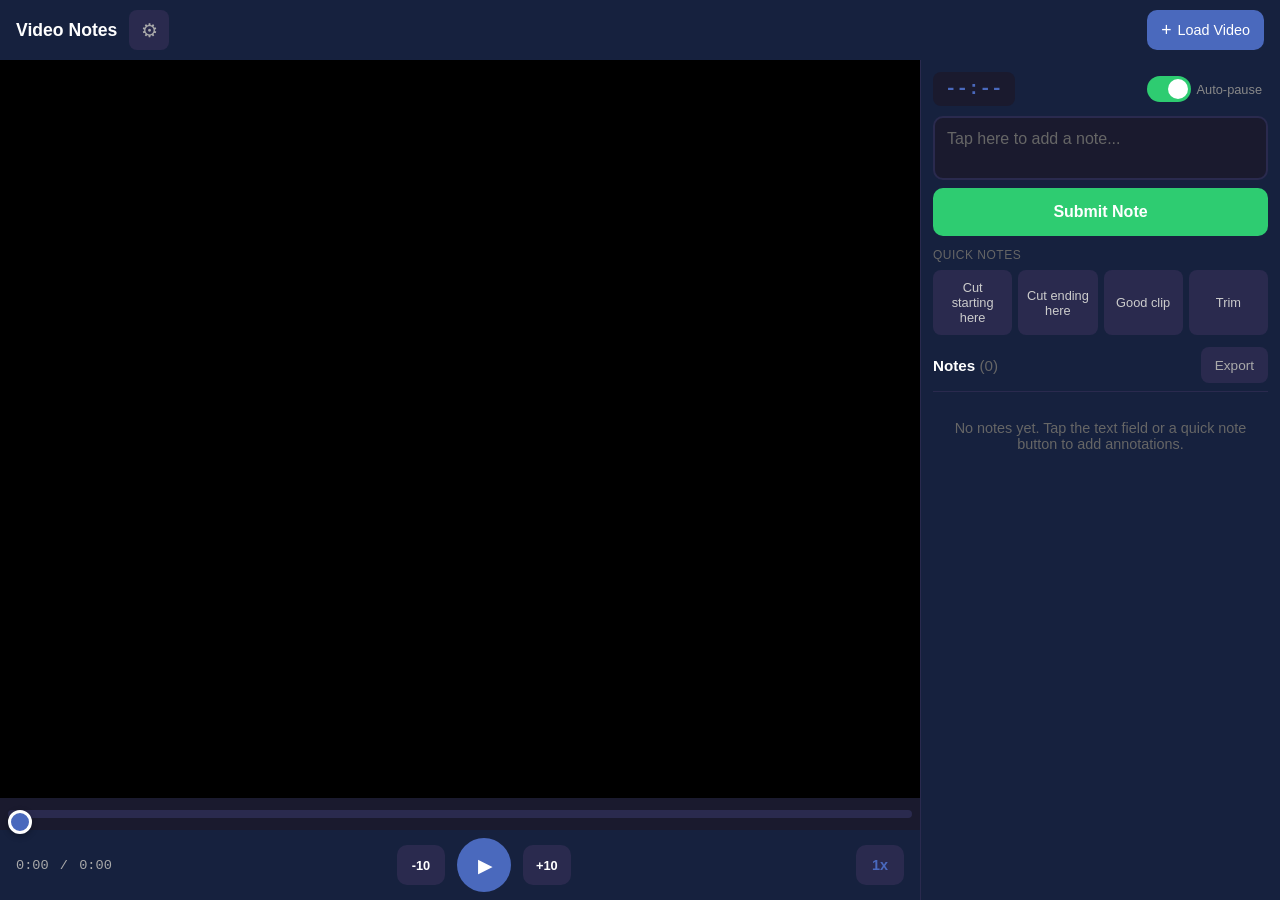
==== iOS Version/VideoAnnotator.html @ 1bb85582 "Initial commit: Video Annotation Tool with Safari video fix iOS Version: - VideoAnnotator.html: self" ====
<!DOCTYPE html>
<html lang="en">
<head>
    <meta charset="UTF-8">
    <meta name="viewport" content="width=device-width, initial-scale=1.0, maximum-scale=1.0, user-scalable=no, viewport-fit=cover">
    <meta name="apple-mobile-web-app-capable" content="yes">
    <meta name="apple-mobile-web-app-status-bar-style" content="black-translucent">
    <meta name="apple-mobile-web-app-title" content="Video Notes">
    <title>Video Annotation Tool</title>
    <style>
* {
    box-sizing: border-box;
    margin: 0;
    padding: 0;
    -webkit-tap-highlight-color: transparent;
}

html {
    height: 100%;
}

body {
    font-family: -apple-system, BlinkMacSystemFont, 'SF Pro Display', 'Helvetica Neue', sans-serif;
    background: #1a1a2e;
    color: #eee;
    min-height: 100%;
    touch-action: manipulation;
    padding-top: env(safe-area-inset-top);
    padding-left: env(safe-area-inset-left);
    padding-right: env(safe-area-inset-right);
    padding-bottom: env(safe-area-inset-bottom);
}

header {
    position: sticky;
    top: 0;
    z-index: 50;
    display: flex;
    justify-content: space-between;
    align-items: center;
    padding: 10px 16px;
    background: #16213e;
    gap: 8px;
}

.header-left {
    display: flex;
    align-items: center;
    gap: 12px;
}

h1 {
    font-size: 1.1rem;
    font-weight: 600;
    color: #fff;
}

.header-btn {
    display: flex;
    align-items: center;
    justify-content: center;
    background: #2a2a4e;
    color: #aaa;
    border: none;
    border-radius: 8px;
    width: 40px;
    height: 40px;
    font-size: 1.2rem;
    cursor: pointer;
}

.header-btn:active {
    background: #4a69bd;
    color: #fff;
}

.load-btn {
    display: flex;
    align-items: center;
    gap: 6px;
    background: #4a69bd;
    color: white;
    padding: 8px 14px;
    border: none;
    border-radius: 10px;
    font-size: 0.9rem;
    font-weight: 500;
    cursor: pointer;
    min-height: 40px;
}

.load-btn:active {
    background: #3c5aa6;
}

.btn-icon {
    font-size: 1.1rem;
    font-weight: 300;
}

#video-name {
    max-width: 120px;
    overflow: hidden;
    text-overflow: ellipsis;
    white-space: nowrap;
}

/* Video Section - Fixed at top */
.video-section {
    position: sticky;
    top: 60px;
    z-index: 40;
    background: #000;
}

.video-container {
    position: relative;
    width: 100%;
    aspect-ratio: 16 / 9;
    background: #000;
    display: flex;
    align-items: center;
    justify-content: center;
}

#video-player {
    width: 100%;
    height: 100%;
    object-fit: contain;
}

.video-overlay {
    position: absolute;
    top: 0;
    left: 0;
    right: 0;
    bottom: 0;
    display: flex;
    align-items: center;
    justify-content: center;
    background: rgba(0, 0, 0, 0.3);
    opacity: 0;
    transition: opacity 0.2s;
    pointer-events: none;
}

.video-overlay.visible {
    opacity: 1;
}

.tap-hint {
    color: rgba(255, 255, 255, 0.8);
    font-size: 1rem;
    padding: 12px 20px;
    background: rgba(0, 0, 0, 0.5);
    border-radius: 8px;
}

.scrubber-container {
    position: relative;
    height: 32px;
    background: #1a1a2e;
    display: flex;
    align-items: center;
    padding: 0 8px;
}

.scrubber {
    position: relative;
    width: 100%;
    height: 8px;
    -webkit-appearance: none;
    appearance: none;
    background: #2a2a4e;
    border-radius: 4px;
    cursor: pointer;
    z-index: 2;
}

.scrubber::-webkit-slider-thumb {
    -webkit-appearance: none;
    appearance: none;
    width: 24px;
    height: 24px;
    border-radius: 50%;
    background: #4a69bd;
    cursor: pointer;
    border: 3px solid #fff;
    box-shadow: 0 2px 6px rgba(0, 0, 0, 0.3);
}

.scrubber::-webkit-slider-runnable-track {
    height: 8px;
    background: transparent;
    border-radius: 4px;
}

.scrubber-progress {
    position: absolute;
    top: 50%;
    left: 8px;
    height: 8px;
    background: #4a69bd;
    border-radius: 4px;
    transform: translateY(-50%);
    pointer-events: none;
    z-index: 1;
}

.video-controls {
    display: flex;
    align-items: center;
    justify-content: space-between;
    padding: 8px 16px;
    background: #16213e;
}

.time-display {
    font-family: 'SF Mono', Monaco, 'Courier New', monospace;
    font-size: 0.85rem;
    color: #aaa;
    min-width: 85px;
}

.time-separator {
    margin: 0 3px;
}

.playback-controls {
    display: flex;
    align-items: center;
    gap: 12px;
}

.control-btn {
    display: flex;
    align-items: center;
    justify-content: center;
    border: none;
    background: #2a2a4e;
    color: #fff;
    cursor: pointer;
    transition: background 0.2s, transform 0.1s;
}

.control-btn:active {
    transform: scale(0.95);
}

.skip-btn {
    width: 48px;
    height: 40px;
    border-radius: 10px;
    font-size: 0.8rem;
    font-weight: 600;
}

.skip-btn:active {
    background: #4a69bd;
}

.play-btn {
    width: 54px;
    height: 54px;
    border-radius: 50%;
    background: #4a69bd;
    font-size: 1.2rem;
}

.play-btn:active {
    background: #3c5aa6;
}

.play-icon {
    margin-left: 3px;
}

.speed-btn {
    min-width: 48px;
    height: 40px;
    padding: 0 10px;
    border: none;
    border-radius: 10px;
    background: #2a2a4e;
    color: #4a69bd;
    font-size: 0.9rem;
    font-weight: 600;
    cursor: pointer;
}

.speed-btn:active {
    background: #3a3a5e;
}

/* Notes Section - Scrollable */
.notes-section {
    background: #16213e;
    padding: 10px 12px 20px 12px;
}

.note-input-container {
    display: flex;
    flex-direction: column;
    gap: 8px;
}

.note-input-header {
    display: flex;
    justify-content: space-between;
    align-items: center;
}

.note-timestamp {
    font-family: 'SF Mono', Monaco, 'Courier New', monospace;
    font-size: 1.2rem;
    font-weight: 600;
    color: #4a69bd;
    padding: 6px 12px;
    background: #1a1a2e;
    border-radius: 8px;
}

.note-timestamp.active {
    color: #2ecc71;
    background: #1a3a2e;
}

.toggle-container {
    display: flex;
    align-items: center;
    gap: 6px;
    cursor: pointer;
    user-select: none;
    padding: 6px;
    -webkit-tap-highlight-color: transparent;
}

.toggle-container input {
    display: none;
}

.toggle-slider {
    position: relative;
    width: 44px;
    height: 26px;
    background: #2a2a4e;
    border-radius: 13px;
    transition: background 0.2s;
}

.toggle-slider::before {
    content: '';
    position: absolute;
    top: 3px;
    left: 3px;
    width: 20px;
    height: 20px;
    background: #888;
    border-radius: 50%;
    transition: all 0.2s;
}

.toggle-container input:checked + .toggle-slider {
    background: #2ecc71;
}

.toggle-container input:checked + .toggle-slider::before {
    left: 21px;
    background: #fff;
}

.toggle-label {
    font-size: 0.8rem;
    color: #888;
}

#note-input {
    width: 100%;
    padding: 12px;
    border: 2px solid #2a2a4e;
    border-radius: 10px;
    background: #1a1a2e;
    color: #fff;
    font-size: 1rem;
    resize: none;
    font-family: inherit;
    transition: border-color 0.2s;
    min-height: 50px;
    max-height: 80px;
}

#note-input:focus {
    outline: none;
    border-color: #4a69bd;
}

#note-input::placeholder {
    color: #666;
}

.save-btn {
    padding: 14px;
    border: none;
    border-radius: 10px;
    background: #2ecc71;
    color: #fff;
    font-size: 1rem;
    font-weight: 600;
    cursor: pointer;
    min-height: 48px;
}

.save-btn:active {
    background: #27ae60;
}

.save-btn:disabled {
    background: #444;
    color: #888;
}

.quick-notes-header {
    display: flex;
    justify-content: space-between;
    align-items: center;
    margin-top: 4px;
}

.quick-notes-label {
    font-size: 0.75rem;
    color: #666;
    text-transform: uppercase;
    letter-spacing: 0.5px;
}

.quick-notes {
    display: flex;
    gap: 6px;
    flex-wrap: wrap;
}

.quick-note-btn {
    flex: 1;
    min-width: calc(50% - 3px);
    padding: 10px 8px;
    border: none;
    border-radius: 8px;
    background: #2a2a4e;
    color: #ccc;
    font-size: 0.8rem;
    font-weight: 500;
    cursor: pointer;
    transition: all 0.15s;
    min-height: 40px;
}

.quick-note-btn:active {
    background: #4a69bd;
    color: #fff;
    transform: scale(0.97);
}

.notes-header {
    display: flex;
    justify-content: space-between;
    align-items: center;
    margin: 12px 0 8px 0;
    padding-bottom: 8px;
    border-bottom: 1px solid #2a2a4e;
}

.notes-header h2 {
    font-size: 0.95rem;
    font-weight: 600;
    color: #fff;
}

#notes-count {
    color: #666;
    font-weight: 400;
}

.export-btn {
    padding: 8px 14px;
    border: none;
    border-radius: 8px;
    background: #2a2a4e;
    color: #aaa;
    font-size: 0.85rem;
    font-weight: 500;
    cursor: pointer;
    min-height: 36px;
}

.export-btn:active {
    background: #4a69bd;
    color: #fff;
}

.notes-list {
    display: flex;
    flex-direction: column;
    gap: 6px;
}

.empty-state {
    color: #666;
    text-align: center;
    padding: 20px 16px;
    font-size: 0.9rem;
}

.note-item {
    display: flex;
    align-items: flex-start;
    gap: 8px;
    padding: 10px;
    background: #1a1a2e;
    border-radius: 8px;
}

.note-time {
    font-family: 'SF Mono', Monaco, 'Courier New', monospace;
    font-size: 0.8rem;
    color: #4a69bd;
    padding: 5px 8px;
    background: #2a2a4e;
    border-radius: 6px;
    flex-shrink: 0;
    cursor: pointer;
    min-height: 28px;
    display: flex;
    align-items: center;
}

.note-time:active {
    background: #4a69bd;
    color: #fff;
}

.note-text {
    flex: 1;
    color: #ddd;
    line-height: 1.4;
    font-size: 0.9rem;
    word-break: break-word;
    padding-top: 3px;
}

.note-delete {
    background: none;
    border: none;
    color: #666;
    cursor: pointer;
    font-size: 1.3rem;
    padding: 2px 6px;
    min-width: 40px;
    min-height: 40px;
    display: flex;
    align-items: center;
    justify-content: center;
}

.note-delete:active {
    color: #e74c3c;
}

/* Modals */
.modal {
    position: fixed;
    top: 0;
    left: 0;
    right: 0;
    bottom: 0;
    background: rgba(0, 0, 0, 0.7);
    display: flex;
    align-items: flex-end;
    justify-content: center;
    z-index: 100;
}

.modal.hidden {
    display: none;
}

.modal-content {
    background: #16213e;
    width: 100%;
    max-width: 500px;
    padding: 20px 16px;
    padding-bottom: calc(20px + env(safe-area-inset-bottom));
    border-radius: 20px 20px 0 0;
    display: flex;
    flex-direction: column;
    gap: 10px;
    max-height: 85vh;
    overflow-y: auto;
}

.modal-content h3 {
    text-align: center;
    font-size: 1.05rem;
    color: #fff;
    margin-bottom: 6px;
}

.modal-btn {
    padding: 14px;
    border: none;
    border-radius: 10px;
    background: #2a2a4e;
    color: #fff;
    font-size: 0.95rem;
    font-weight: 500;
    cursor: pointer;
    min-height: 48px;
}

.modal-btn:active {
    background: #4a69bd;
}

.cancel-btn {
    background: #1a1a2e;
    color: #888;
    margin-top: 4px;
}

.cancel-btn:active {
    background: #2a2a4e;
    color: #fff;
}

.speed-options {
    display: grid;
    grid-template-columns: repeat(3, 1fr);
    gap: 8px;
    margin-bottom: 6px;
}

.speed-option {
    padding: 14px;
    border: none;
    border-radius: 10px;
    background: #2a2a4e;
    color: #aaa;
    font-size: 1rem;
    font-weight: 600;
    cursor: pointer;
    min-height: 50px;
}

.speed-option:active {
    background: #4a69bd;
    color: #fff;
}

.speed-option.active {
    background: #4a69bd;
    color: #fff;
}

/* Settings Modal - Single column for presets */
.settings-section {
    margin-bottom: 16px;
}

.settings-section-title {
    font-size: 0.8rem;
    color: #888;
    text-transform: uppercase;
    letter-spacing: 0.5px;
    margin-bottom: 10px;
}

.preset-item {
    display: flex;
    align-items: center;
    gap: 10px;
    margin-bottom: 8px;
}

.preset-item input {
    flex: 1;
    padding: 12px;
    border: 2px solid #2a2a4e;
    border-radius: 8px;
    background: #1a1a2e;
    color: #fff;
    font-size: 0.95rem;
    font-family: inherit;
}

.preset-item input:focus {
    outline: none;
    border-color: #4a69bd;
}

.preset-item input::placeholder {
    color: #555;
}

.preset-delete-btn {
    background: none;
    border: none;
    color: #e74c3c;
    font-size: 1.3rem;
    padding: 8px;
    cursor: pointer;
    min-width: 40px;
    min-height: 40px;
    display: flex;
    align-items: center;
    justify-content: center;
}

.add-preset-btn {
    width: 100%;
    padding: 12px;
    border: 2px dashed #2a2a4e;
    border-radius: 8px;
    background: transparent;
    color: #4a69bd;
    font-size: 0.9rem;
    cursor: pointer;
    margin-top: 4px;
}

.add-preset-btn:active {
    background: #2a2a4e;
}

/* iPad landscape */
@media (min-width: 768px) and (min-height: 500px) {
    body {
        display: flex;
        flex-direction: column;
        height: 100vh;
        overflow: hidden;
    }

    .main-content {
        display: flex;
        flex-direction: row;
        flex: 1;
        overflow: hidden;
    }

    .video-section {
        position: relative;
        top: 0;
        flex: 1;
        display: flex;
        flex-direction: column;
    }

    .video-container {
        flex: 1;
        aspect-ratio: auto;
    }

    .notes-section {
        width: 360px;
        flex: none;
        border-left: 1px solid #2a2a4e;
        overflow-y: auto;
        height: 100%;
    }

    .quick-notes {
        flex-wrap: nowrap;
    }

    .quick-note-btn {
        min-width: 0;
    }
}
    </style>
</head>
<body>
    <header>
        <div class="header-left">
            <h1>Video Notes</h1>
            <button id="settings-btn" class="header-btn" title="Settings">&#9881;</button>
        </div>
        <button id="load-video-btn" class="load-btn">
            <span class="btn-icon">+</span>
            <span id="video-name">Load Video</span>
        </button>
        <input type="file" id="video-file" accept="video/*" style="display: none;">
    </header>

    <div class="main-content">
        <section class="video-section">
            <div class="video-container" id="video-container">
                <video id="video-player" playsinline webkit-playsinline>
                    <p>Your browser doesn't support HTML5 video.</p>
                </video>
                <div class="video-overlay" id="video-overlay">
                    <span class="tap-hint">Tap to play/pause</span>
                </div>
            </div>

            <div class="scrubber-container">
                <input type="range" id="scrubber" class="scrubber" min="0" max="100" value="0" step="0.1">
                <div class="scrubber-progress" id="scrubber-progress"></div>
            </div>

            <div class="video-controls">
                <div class="time-display">
                    <span id="current-time">0:00</span>
                    <span class="time-separator">/</span>
                    <span id="duration">0:00</span>
                </div>

                <div class="playback-controls">
                    <button id="skip-back" class="control-btn skip-btn" title="Skip back 10s">
                        <span class="skip-text">-10</span>
                    </button>
                    <button id="play-pause" class="control-btn play-btn">
                        <span class="play-icon">&#9654;</span>
                    </button>
                    <button id="skip-forward" class="control-btn skip-btn" title="Skip forward 10s">
                        <span class="skip-text">+10</span>
                    </button>
                </div>

                <div class="speed-controls">
                    <button id="speed-toggle" class="speed-btn">1x</button>
                </div>
            </div>
        </section>

        <section class="notes-section">
            <div class="note-input-container">
                <div class="note-input-header">
                    <div class="note-timestamp" id="note-timestamp">--:--</div>
                    <label class="toggle-container" title="Auto-pause when tapping text field">
                        <input type="checkbox" id="auto-pause-toggle" checked>
                        <span class="toggle-slider"></span>
                        <span class="toggle-label">Auto-pause</span>
                    </label>
                </div>

                <textarea
                    id="note-input"
                    placeholder="Tap here to add a note..."
                    rows="2"
                ></textarea>
                <button id="save-note" class="save-btn">Submit Note</button>

                <div class="quick-notes-header">
                    <span class="quick-notes-label">Quick Notes</span>
                </div>
                <div class="quick-notes" id="quick-notes-container">
                    <!-- Populated by JS -->
                </div>
            </div>

            <div class="notes-header">
                <h2>Notes <span id="notes-count">(0)</span></h2>
                <div class="export-controls">
                    <button id="export-btn" class="export-btn">Export</button>
                </div>
            </div>

            <div id="notes-list" class="notes-list">
                <p class="empty-state">No notes yet. Tap the text field or a quick note button to add annotations.</p>
            </div>
        </section>
    </div>

    <!-- Export Modal -->
    <div id="export-modal" class="modal hidden">
        <div class="modal-content">
            <h3>Export Notes</h3>
            <button id="export-json" class="modal-btn">Export as JSON</button>
            <button id="export-csv" class="modal-btn">Export as CSV</button>
            <button id="export-text" class="modal-btn">Export as Text</button>
            <button id="copy-notes" class="modal-btn">Copy to Clipboard</button>
            <button id="close-export-modal" class="modal-btn cancel-btn">Cancel</button>
        </div>
    </div>

    <!-- Speed Modal -->
    <div id="speed-modal" class="modal hidden">
        <div class="modal-content">
            <h3>Playback Speed</h3>
            <div class="speed-options">
                <button class="speed-option" data-speed="0.5">0.5x</button>
                <button class="speed-option" data-speed="0.75">0.75x</button>
                <button class="speed-option active" data-speed="1">1x</button>
                <button class="speed-option" data-speed="1.25">1.25x</button>
                <button class="speed-option" data-speed="1.5">1.5x</button>
                <button class="speed-option" data-speed="2">2x</button>
            </div>
            <button id="close-speed-modal" class="modal-btn cancel-btn">Done</button>
        </div>
    </div>

    <!-- Settings Modal -->
    <div id="settings-modal" class="modal hidden">
        <div class="modal-content">
            <h3>Settings</h3>

            <div class="settings-section">
                <div class="settings-section-title">Quick Note Presets</div>
                <div id="presets-list">
                    <!-- Populated by JS -->
                </div>
                <button id="add-preset-btn" class="add-preset-btn">+ Add Preset</button>
            </div>

            <button id="save-settings" class="modal-btn" style="background: #2ecc71;">Save Changes</button>
            <button id="close-settings-modal" class="modal-btn cancel-btn">Cancel</button>
        </div>
    </div>

    <script>
// DOM Elements
const videoFile = document.getElementById('video-file');
const loadVideoBtn = document.getElementById('load-video-btn');
const videoNameDisplay = document.getElementById('video-name');
const video = document.getElementById('video-player');
const videoContainer = document.getElementById('video-container');
const videoOverlay = document.getElementById('video-overlay');
const scrubber = document.getElementById('scrubber');
const scrubberProgress = document.getElementById('scrubber-progress');
const currentTimeDisplay = document.getElementById('current-time');
const durationDisplay = document.getElementById('duration');
const playPauseBtn = document.getElementById('play-pause');
const skipBackBtn = document.getElementById('skip-back');
const skipForwardBtn = document.getElementById('skip-forward');
const speedToggleBtn = document.getElementById('speed-toggle');
const noteTimestamp = document.getElementById('note-timestamp');
const noteInput = document.getElementById('note-input');
const saveNoteBtn = document.getElementById('save-note');
const notesList = document.getElementById('notes-list');
const notesCount = document.getElementById('notes-count');
const exportBtn = document.getElementById('export-btn');
const autoPauseToggle = document.getElementById('auto-pause-toggle');
const quickNotesContainer = document.getElementById('quick-notes-container');
const settingsBtn = document.getElementById('settings-btn');

// Modals
const exportModal = document.getElementById('export-modal');
const speedModal = document.getElementById('speed-modal');
const settingsModal = document.getElementById('settings-modal');
const exportJsonBtn = document.getElementById('export-json');
const exportCsvBtn = document.getElementById('export-csv');
const exportTextBtn = document.getElementById('export-text');
const copyNotesBtn = document.getElementById('copy-notes');
const closeExportModalBtn = document.getElementById('close-export-modal');
const closeSpeedModalBtn = document.getElementById('close-speed-modal');
const closeSettingsModalBtn = document.getElementById('close-settings-modal');
const speedOptions = document.querySelectorAll('.speed-option');
const presetsList = document.getElementById('presets-list');
const addPresetBtn = document.getElementById('add-preset-btn');
const saveSettingsBtn = document.getElementById('save-settings');

// Default quick note presets (single value - used for both button label and note text)
const DEFAULT_PRESETS = [
    'Cut starting here',
    'Cut ending here',
    'Good clip',
    'Trim'
];

// State
let notes = [];
let currentNoteTime = null;
let currentVideoName = '';
let currentVideoId = null;
let currentSpeed = 1;
let autoPauseEnabled = true;
let wasPlayingBeforePause = false;
let isScrubbing = false;
let swReady = false;
let quickNotePresets = [...DEFAULT_PRESETS];
let editingPresets = [];

// Initialize
function init() {
    loadSettingsFromStorage();
    setupEventListeners();
    renderQuickNotes();
    renderNotes();
    updatePlayPauseButton();
    registerServiceWorker();
}

// Returns a promise that resolves when the service worker is active
let swReadyPromise = null;

function registerServiceWorker() {
    if (!('serviceWorker' in navigator)) return;
    swReadyPromise = new Promise(async (resolve) => {
        try {
            const reg = await navigator.serviceWorker.register('sw.js');

            if (navigator.serviceWorker.controller) {
                // Already controlling this page (return visit)
                swReady = true;
                resolve();
                return;
            }

            // First visit — wait for the new worker to activate and claim
            const worker = reg.installing || reg.waiting || reg.active;
            if (!worker) { resolve(); return; }

            worker.addEventListener('statechange', () => {
                if (worker.state === 'activated') {
                    swReady = true;
                    resolve();
                }
            });

            // Also listen for controllerchange (fires after claim())
            navigator.serviceWorker.addEventListener('controllerchange', () => {
                swReady = true;
                resolve();
            });
        } catch (err) {
            console.warn('Service worker registration failed:', err);
            resolve(); // resolve anyway so video loading doesn't hang
        }
    });
}

// Event Listeners
function setupEventListeners() {
    // Video file loading
    loadVideoBtn.addEventListener('click', () => videoFile.click());
    videoFile.addEventListener('change', handleVideoLoad);

    // Video events
    video.addEventListener('loadedmetadata', handleVideoMetadata);
    video.addEventListener('timeupdate', handleTimeUpdate);
    video.addEventListener('play', updatePlayPauseButton);
    video.addEventListener('pause', updatePlayPauseButton);
    video.addEventListener('ended', updatePlayPauseButton);

    // Stall recovery for Safari blob URL buffering issues
    video.addEventListener('stalled', handleVideoStall);
    video.addEventListener('waiting', handleVideoWaiting);
    video.addEventListener('playing', resetStallRecovery);

    // Video container tap to play/pause
    videoContainer.addEventListener('click', handleVideoTap);

    // Scrubber
    scrubber.addEventListener('input', handleScrubberInput);
    scrubber.addEventListener('touchstart', () => isScrubbing = true, { passive: true });
    scrubber.addEventListener('touchend', () => isScrubbing = false, { passive: true });

    // Playback controls
    playPauseBtn.addEventListener('click', togglePlayPause);
    skipBackBtn.addEventListener('click', () => skip(-10));
    skipForwardBtn.addEventListener('click', () => skip(10));
    speedToggleBtn.addEventListener('click', () => speedModal.classList.remove('hidden'));

    // Speed options
    speedOptions.forEach(btn => {
        btn.addEventListener('click', () => {
            const speed = parseFloat(btn.dataset.speed);
            setSpeed(speed);
            updateSpeedOptionsUI();
            speedModal.classList.add('hidden');
        });
    });
    closeSpeedModalBtn.addEventListener('click', () => speedModal.classList.add('hidden'));
    speedModal.addEventListener('click', (e) => {
        if (e.target === speedModal) speedModal.classList.add('hidden');
    });

    // Note input - pause on FOCUS, not on input
    noteInput.addEventListener('focus', handleNoteInputFocus);
    noteInput.addEventListener('blur', handleNoteInputBlur);
    saveNoteBtn.addEventListener('click', saveNote);

    // Export
    exportBtn.addEventListener('click', () => exportModal.classList.remove('hidden'));
    exportJsonBtn.addEventListener('click', exportToJson);
    exportCsvBtn.addEventListener('click', exportToCsv);
    exportTextBtn.addEventListener('click', exportToText);
    copyNotesBtn.addEventListener('click', copyToClipboard);
    closeExportModalBtn.addEventListener('click', () => exportModal.classList.add('hidden'));
    exportModal.addEventListener('click', (e) => {
        if (e.target === exportModal) exportModal.classList.add('hidden');
    });

    // Settings
    autoPauseToggle.addEventListener('change', handleAutoPauseToggle);
    settingsBtn.addEventListener('click', openSettingsModal);
    closeSettingsModalBtn.addEventListener('click', () => settingsModal.classList.add('hidden'));
    settingsModal.addEventListener('click', (e) => {
        if (e.target === settingsModal) settingsModal.classList.add('hidden');
    });
    addPresetBtn.addEventListener('click', addNewPreset);
    saveSettingsBtn.addEventListener('click', saveSettings);

    // Prevent zooming on double tap
    document.addEventListener('touchend', preventDoubleTapZoom, { passive: false });
}

// Prevent double-tap zoom
let lastTouchEnd = 0;
function preventDoubleTapZoom(e) {
    const now = Date.now();
    if (now - lastTouchEnd <= 300) {
        e.preventDefault();
    }
    lastTouchEnd = now;
}

// Video Loading
async function handleVideoLoad(e) {
    const file = e.target.files[0];
    if (!file) return;

    const mimeType = file.type || getMimeTypeFromExtension(file.name);
    currentVideoName = file.name;
    currentVideoId = generateVideoId(file);

    const displayName = file.name.length > 18
        ? file.name.substring(0, 15) + '...'
        : file.name;
    videoNameDisplay.textContent = displayName;

    // Wait for service worker if it's still starting up (first visit)
    if (!swReady && swReadyPromise) {
        await swReadyPromise;
    }

    // Send the File to the service worker so it can serve range requests
    // (Safari requires proper HTTP 206 responses for video playback)
    if (swReady && navigator.serviceWorker.controller) {
        navigator.serviceWorker.controller.postMessage({
            type: 'store-video',
            file: file,
            mimeType: mimeType
        });
        // Point video at the virtual path — service worker intercepts
        // and serves with range request support
        const videoUrl = new URL('__video__/current', location.href).href;
        video.src = videoUrl;
    } else {
        // Fallback when service worker isn't available
        loadVideoAsBlobUrl(file, mimeType);
    }

    loadNotesForVideo(currentVideoId);
}

function loadVideoAsBlobUrl(file, mimeType) {
    const typedBlob = new Blob([file], { type: mimeType });
    video.src = URL.createObjectURL(typedBlob);
}

function generateVideoId(file) {
    return `${file.name}_${file.size}_${file.lastModified}`;
}

function loadNotesForVideo(videoId) {
    try {
        const allNotes = JSON.parse(localStorage.getItem('videoNotesLibrary') || '{}');
        notes = allNotes[videoId] || [];
        renderNotes();
    } catch (e) {
        console.warn('Could not load notes for video:', e);
        notes = [];
        renderNotes();
    }
}

function handleVideoMetadata() {
    durationDisplay.textContent = formatTime(video.duration);
    scrubber.max = video.duration;
    video.playbackRate = currentSpeed;
}

// Stall recovery
let stallRecoveryTimeout = null;
let stallRecoveryAttempts = 0;

function handleVideoStall() {
    if (video.paused || video.ended) return;
    if (stallRecoveryTimeout) clearTimeout(stallRecoveryTimeout);
    stallRecoveryTimeout = setTimeout(() => attemptStallRecovery(), 2000);
}

function handleVideoWaiting() {
    if (video.paused || video.ended) return;
    if (stallRecoveryTimeout) clearTimeout(stallRecoveryTimeout);
    stallRecoveryTimeout = setTimeout(() => {
        if (!video.paused && video.readyState < 3) {
            attemptStallRecovery();
        }
    }, 4000);
}

function attemptStallRecovery() {
    if (stallRecoveryAttempts >= 3) {
        stallRecoveryAttempts = 0;
        return;
    }
    stallRecoveryAttempts++;
    const savedTime = video.currentTime;
    video.currentTime = savedTime + 0.01;
    video.play().catch(() => {});
}

function resetStallRecovery() {
    stallRecoveryAttempts = 0;
    if (stallRecoveryTimeout) {
        clearTimeout(stallRecoveryTimeout);
        stallRecoveryTimeout = null;
    }
}

function handleTimeUpdate() {
    if (!isScrubbing) {
        currentTimeDisplay.textContent = formatTime(video.currentTime);
        scrubber.value = video.currentTime;
        updateScrubberProgress();
    }
}

function handleScrubberInput() {
    video.currentTime = scrubber.value;
    currentTimeDisplay.textContent = formatTime(video.currentTime);
    updateScrubberProgress();
}

function updateScrubberProgress() {
    const progress = (video.currentTime / video.duration) * 100 || 0;
    const scrubberWidth = scrubber.offsetWidth - 16;
    scrubberProgress.style.width = (progress / 100 * scrubberWidth) + 'px';
}

// Video Controls
function handleVideoTap(e) {
    if (e.target !== video && e.target !== videoContainer && e.target !== videoOverlay) {
        return;
    }
    togglePlayPause();

    videoOverlay.classList.add('visible');
    setTimeout(() => videoOverlay.classList.remove('visible'), 300);
}

function togglePlayPause() {
    if (video.paused) {
        video.play();
    } else {
        video.pause();
    }
}

function updatePlayPauseButton() {
    const playIcon = playPauseBtn.querySelector('.play-icon');
    playIcon.innerHTML = video.paused ? '&#9654;' : '&#10074;&#10074;';
}

function skip(seconds) {
    video.currentTime = Math.max(0, Math.min(video.duration || 0, video.currentTime + seconds));
}

function setSpeed(speed) {
    currentSpeed = speed;
    video.playbackRate = speed;
    speedToggleBtn.textContent = speed + 'x';
    saveSettingsToStorage();
}

function updateSpeedOptionsUI() {
    speedOptions.forEach(btn => {
        const speed = parseFloat(btn.dataset.speed);
        btn.classList.toggle('active', speed === currentSpeed);
    });
}

// Note Taking - Focus-based pause
function handleNoteInputFocus() {
    if (currentNoteTime === null) {
        currentNoteTime = video.currentTime;
        noteTimestamp.textContent = formatTime(currentNoteTime);
        noteTimestamp.classList.add('active');
    }

    if (autoPauseEnabled && !video.paused) {
        wasPlayingBeforePause = true;
        video.pause();
    }
}

function handleNoteInputBlur() {
    if (noteInput.value.trim().length === 0) {
        resetNoteTimestamp();

        if (wasPlayingBeforePause) {
            wasPlayingBeforePause = false;
            video.play();
        }
    }
}

// Quick Notes - now just strings
function renderQuickNotes() {
    quickNotesContainer.innerHTML = quickNotePresets.map(preset => `
        <button class="quick-note-btn" data-note="${escapeHtml(preset)}">${escapeHtml(preset)}</button>
    `).join('');

    // Re-attach event listeners
    quickNotesContainer.querySelectorAll('.quick-note-btn').forEach(btn => {
        btn.addEventListener('click', () => handleQuickNote(btn.dataset.note));
    });
}

function handleQuickNote(noteText) {
    const timestamp = video.currentTime;

    const note = {
        id: Date.now(),
        timestamp: timestamp,
        formatted: formatTime(timestamp),
        text: noteText
    };

    notes.push(note);
    notes.sort((a, b) => a.timestamp - b.timestamp);

    saveNotesToStorage();
    renderNotes();

    const btn = quickNotesContainer.querySelector(`[data-note="${escapeHtml(noteText)}"]`);
    if (btn) {
        btn.style.background = '#2ecc71';
        btn.style.color = '#fff';
        setTimeout(() => {
            btn.style.background = '';
            btn.style.color = '';
        }, 200);
    }
}

// Settings Modal - simplified to single input per preset
function openSettingsModal() {
    editingPresets = [...quickNotePresets];
    renderPresetsEditor();
    settingsModal.classList.remove('hidden');
}

function renderPresetsEditor() {
    presetsList.innerHTML = editingPresets.map((preset, index) => `
        <div class="preset-item" data-index="${index}">
            <input type="text" value="${escapeHtml(preset)}" placeholder="Quick note text" data-index="${index}">
            <button class="preset-delete-btn" data-index="${index}">&times;</button>
        </div>
    `).join('');

    // Attach event listeners
    presetsList.querySelectorAll('input').forEach(input => {
        input.addEventListener('input', (e) => {
            const index = parseInt(e.target.dataset.index);
            editingPresets[index] = e.target.value;
        });
    });

    presetsList.querySelectorAll('.preset-delete-btn').forEach(btn => {
        btn.addEventListener('click', (e) => {
            const index = parseInt(e.target.dataset.index);
            editingPresets.splice(index, 1);
            renderPresetsEditor();
        });
    });
}

function addNewPreset() {
    editingPresets.push('');
    renderPresetsEditor();
    // Focus the new input
    const inputs = presetsList.querySelectorAll('input');
    if (inputs.length > 0) {
        inputs[inputs.length - 1].focus();
    }
}

function saveSettings() {
    // Filter out empty presets
    quickNotePresets = editingPresets.filter(p => p.trim());

    if (quickNotePresets.length === 0) {
        quickNotePresets = [...DEFAULT_PRESETS];
    }

    saveSettingsToStorage();
    renderQuickNotes();
    settingsModal.classList.add('hidden');
}

// Settings
function handleAutoPauseToggle() {
    autoPauseEnabled = autoPauseToggle.checked;
    saveSettingsToStorage();
}

function saveNote() {
    const text = noteInput.value.trim();
    if (!text) return;

    const timestamp = currentNoteTime !== null ? currentNoteTime : video.currentTime;

    const note = {
        id: Date.now(),
        timestamp: timestamp,
        formatted: formatTime(timestamp),
        text: text
    };

    notes.push(note);
    notes.sort((a, b) => a.timestamp - b.timestamp);

    saveNotesToStorage();
    renderNotes();

    noteInput.value = '';
    noteInput.blur();
    resetNoteTimestamp();

    if (wasPlayingBeforePause) {
        wasPlayingBeforePause = false;
        video.play();
    }
}

function resetNoteTimestamp() {
    currentNoteTime = null;
    noteTimestamp.textContent = '--:--';
    noteTimestamp.classList.remove('active');
}

function deleteNote(id) {
    notes = notes.filter(note => note.id !== id);
    saveNotesToStorage();
    renderNotes();
}

function seekToTimestamp(timestamp) {
    video.currentTime = timestamp;
    video.play();
}

// Render Notes
function renderNotes() {
    notesCount.textContent = `(${notes.length})`;

    if (notes.length === 0) {
        notesList.innerHTML = '<p class="empty-state">No notes yet. Tap the text field or a quick note button to add annotations.</p>';
        return;
    }

    notesList.innerHTML = notes.map(note => `
        <div class="note-item" data-id="${note.id}">
            <span class="note-time" onclick="seekToTimestamp(${note.timestamp})" title="Tap to jump to this time">
                ${note.formatted}
            </span>
            <span class="note-text">${escapeHtml(note.text)}</span>
            <button class="note-delete" onclick="deleteNote(${note.id})" title="Delete note">&times;</button>
        </div>
    `).join('');
}

// Export Functions
function exportToJson() {
    if (notes.length === 0) {
        alert('No notes to export');
        return;
    }

    const data = {
        videoName: currentVideoName || 'Unknown',
        exportedAt: new Date().toISOString(),
        notes: notes.map(({ timestamp, formatted, text }) => ({
            timestamp,
            formatted,
            text
        }))
    };

    downloadFile(
        JSON.stringify(data, null, 2),
        `notes-${sanitizeFilename(currentVideoName)}.json`,
        'application/json'
    );
    exportModal.classList.add('hidden');
}

function exportToCsv() {
    if (notes.length === 0) {
        alert('No notes to export');
        return;
    }

    const header = 'Timestamp (seconds),Formatted Time,Note';
    const rows = notes.map(note =>
        `${note.timestamp},"${note.formatted}","${note.text.replace(/"/g, '""')}"`
    );

    const csv = [header, ...rows].join('\n');

    downloadFile(
        csv,
        `notes-${sanitizeFilename(currentVideoName)}.csv`,
        'text/csv'
    );
    exportModal.classList.add('hidden');
}

function exportToText() {
    if (notes.length === 0) {
        alert('No notes to export');
        return;
    }

    const header = `Video Notes: ${currentVideoName || 'Unknown'}\nExported: ${new Date().toLocaleString()}\n${'='.repeat(50)}\n\n`;
    const content = notes.map(note => `[${note.formatted}] ${note.text}`).join('\n\n');

    downloadFile(
        header + content,
        `notes-${sanitizeFilename(currentVideoName)}.txt`,
        'text/plain'
    );
    exportModal.classList.add('hidden');
}

function copyToClipboard() {
    if (notes.length === 0) {
        alert('No notes to copy');
        return;
    }

    const content = notes.map(note => `[${note.formatted}] ${note.text}`).join('\n');

    navigator.clipboard.writeText(content).then(() => {
        copyNotesBtn.textContent = 'Copied!';
        setTimeout(() => {
            copyNotesBtn.textContent = 'Copy to Clipboard';
        }, 1500);
    }).catch(err => {
        console.error('Failed to copy:', err);
        alert('Failed to copy to clipboard');
    });
}

function downloadFile(content, filename, type) {
    const blob = new Blob([content], { type });
    const url = URL.createObjectURL(blob);
    const a = document.createElement('a');
    a.href = url;
    a.download = filename;
    document.body.appendChild(a);
    a.click();
    document.body.removeChild(a);
    URL.revokeObjectURL(url);
}

// Storage
function saveNotesToStorage() {
    if (!currentVideoId) return;

    try {
        const allNotes = JSON.parse(localStorage.getItem('videoNotesLibrary') || '{}');
        allNotes[currentVideoId] = notes;
        localStorage.setItem('videoNotesLibrary', JSON.stringify(allNotes));
    } catch (e) {
        console.warn('Could not save notes to localStorage:', e);
    }
}

function saveSettingsToStorage() {
    try {
        localStorage.setItem('videoNotesSettings', JSON.stringify({
            autoPauseEnabled,
            currentSpeed,
            quickNotePresets
        }));
    } catch (e) {
        console.warn('Could not save settings to localStorage:', e);
    }
}

function loadSettingsFromStorage() {
    try {
        const stored = localStorage.getItem('videoNotesSettings');
        if (stored) {
            const settings = JSON.parse(stored);
            autoPauseEnabled = settings.autoPauseEnabled ?? true;
            currentSpeed = settings.currentSpeed ?? 1;
            // Handle both old format (objects) and new format (strings)
            if (settings.quickNotePresets) {
                if (typeof settings.quickNotePresets[0] === 'object') {
                    // Old format - convert to new
                    quickNotePresets = settings.quickNotePresets.map(p => p.text || p.label);
                } else {
                    quickNotePresets = settings.quickNotePresets;
                }
            }
            autoPauseToggle.checked = autoPauseEnabled;
            speedToggleBtn.textContent = currentSpeed + 'x';
            updateSpeedOptionsUI();
        }
    } catch (e) {
        console.warn('Could not load settings from localStorage:', e);
    }
}

// Utility Functions
function formatTime(seconds) {
    if (!seconds || isNaN(seconds)) return '0:00';

    const hrs = Math.floor(seconds / 3600);
    const mins = Math.floor((seconds % 3600) / 60);
    const secs = Math.floor(seconds % 60);

    if (hrs > 0) {
        return `${hrs}:${mins.toString().padStart(2, '0')}:${secs.toString().padStart(2, '0')}`;
    }
    return `${mins}:${secs.toString().padStart(2, '0')}`;
}

function escapeHtml(text) {
    const div = document.createElement('div');
    div.textContent = text;
    return div.innerHTML;
}

function sanitizeFilename(name) {
    if (!name) return 'video';
    return name.replace(/\.[^/.]+$/, '').replace(/[^a-z0-9]/gi, '-').toLowerCase();
}

function getMimeTypeFromExtension(filename) {
    const ext = filename.split('.').pop().toLowerCase();
    const mimeTypes = {
        'mp4': 'video/mp4',
        'm4v': 'video/mp4',
        'mov': 'video/quicktime',
        'webm': 'video/webm',
        'ogv': 'video/ogg',
        'avi': 'video/x-msvideo',
        'mkv': 'video/x-matroska',
        '3gp': 'video/3gpp',
    };
    return mimeTypes[ext] || 'video/mp4';
}

// Make functions globally accessible for onclick handlers
window.seekToTimestamp = seekToTimestamp;
window.deleteNote = deleteNote;

// Initialize on load
init();
    </script>
</body>
</html>
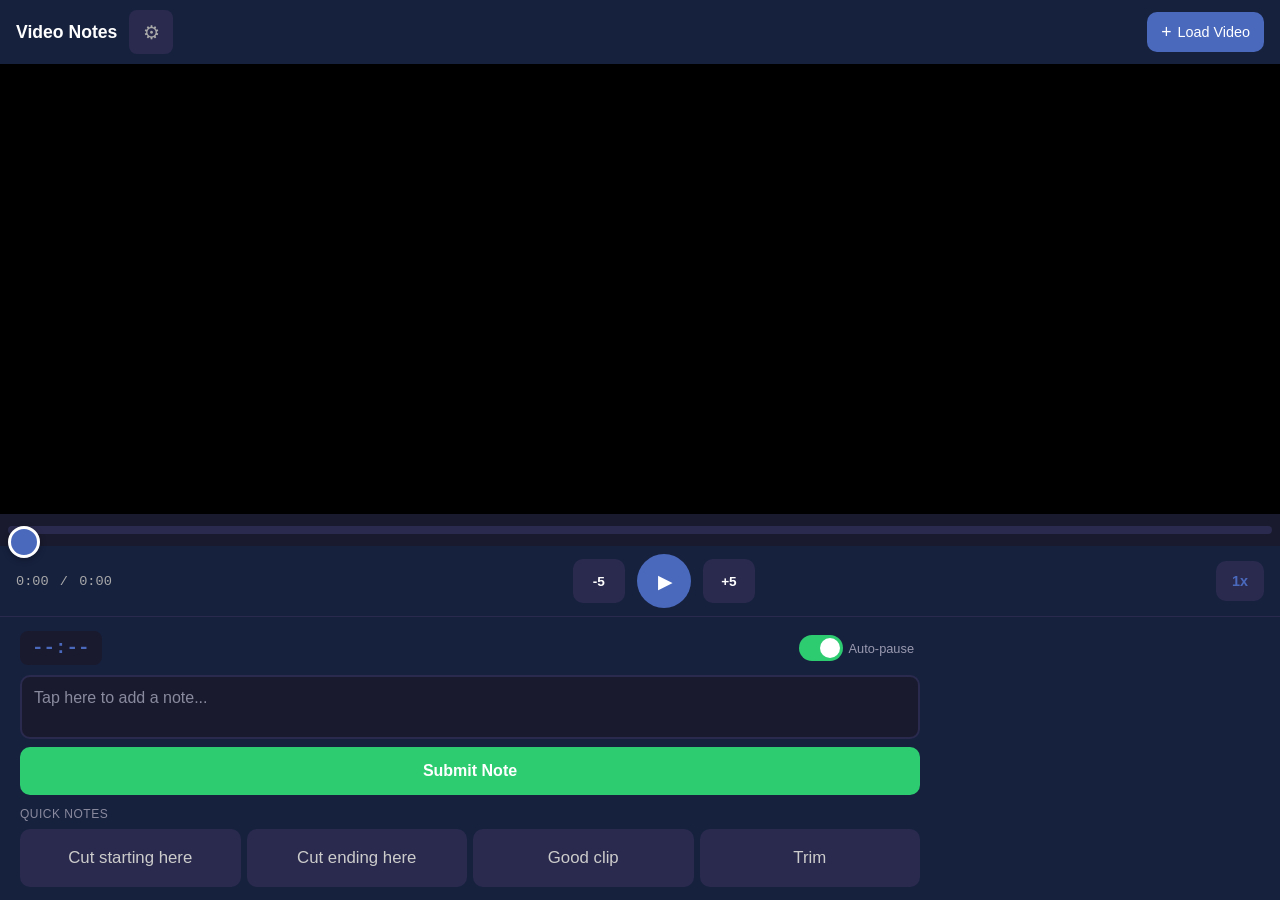
==== commit f4c0fcf1: "iPad/mobile UX overhaul: fixed layout, larger buttons, better feedback - Fix video cutoff: replace s" ====
--- a/iOS Version/VideoAnnotator.html
+++ b/iOS Version/VideoAnnotator.html
@@ -23,7 +23,11 @@
     font-family: -apple-system, BlinkMacSystemFont, 'SF Pro Display', 'Helvetica Neue', sans-serif;
     background: #1a1a2e;
     color: #eee;
-    min-height: 100%;
+    display: flex;
+    flex-direction: column;
+    height: 100vh;
+    height: 100dvh;
+    overflow: hidden;
     touch-action: manipulation;
     padding-top: env(safe-area-inset-top);
     padding-left: env(safe-area-inset-left);
@@ -32,8 +36,7 @@
 }
 
 header {
-    position: sticky;
-    top: 0;
+    flex-shrink: 0;
     z-index: 50;
     display: flex;
     justify-content: space-between;
@@ -63,8 +66,8 @@
     color: #aaa;
     border: none;
     border-radius: 8px;
-    width: 40px;
-    height: 40px;
+    width: 44px;
+    height: 44px;
     font-size: 1.2rem;
     cursor: pointer;
 }
@@ -105,12 +108,19 @@
     white-space: nowrap;
 }
 
-/* Video Section - Fixed at top */
+/* Video Section */
 .video-section {
-    position: sticky;
-    top: 60px;
+    flex-shrink: 0;
     z-index: 40;
     background: #000;
+}
+
+.main-content {
+    display: flex;
+    flex-direction: column;
+    flex: 1;
+    overflow: hidden;
+    min-height: 0;
 }
 
 .video-container {
@@ -154,6 +164,40 @@
     padding: 12px 20px;
     background: rgba(0, 0, 0, 0.5);
     border-radius: 8px;
+}
+
+.skip-overlay {
+    position: absolute;
+    top: 0;
+    bottom: 0;
+    width: 50%;
+    display: flex;
+    align-items: center;
+    justify-content: center;
+    pointer-events: none;
+    opacity: 0;
+    transition: opacity 0.15s;
+}
+
+.skip-overlay.left {
+    left: 0;
+    background: radial-gradient(circle at 30% 50%, rgba(255,255,255,0.15) 0%, transparent 70%);
+}
+
+.skip-overlay.right {
+    right: 0;
+    background: radial-gradient(circle at 70% 50%, rgba(255,255,255,0.15) 0%, transparent 70%);
+}
+
+.skip-overlay.visible {
+    opacity: 1;
+}
+
+.skip-overlay-text {
+    color: rgba(255, 255, 255, 0.9);
+    font-size: 1.3rem;
+    font-weight: 700;
+    text-shadow: 0 1px 4px rgba(0,0,0,0.5);
 }
 
 .scrubber-container {
@@ -180,8 +224,8 @@
 .scrubber::-webkit-slider-thumb {
     -webkit-appearance: none;
     appearance: none;
-    width: 24px;
-    height: 24px;
+    width: 32px;
+    height: 32px;
     border-radius: 50%;
     background: #4a69bd;
     cursor: pointer;
@@ -248,10 +292,10 @@
 }
 
 .skip-btn {
-    width: 48px;
-    height: 40px;
+    width: 52px;
+    height: 44px;
     border-radius: 10px;
-    font-size: 0.8rem;
+    font-size: 0.85rem;
     font-weight: 600;
 }
 
@@ -292,10 +336,22 @@
     background: #3a3a5e;
 }
 
-/* Notes Section - Scrollable */
-.notes-section {
+/* Notes Input - Fixed below video */
+.notes-input-section {
+    flex-shrink: 0;
     background: #16213e;
-    padding: 10px 12px 20px 12px;
+    padding: 10px 12px;
+    border-top: 1px solid #2a2a4e;
+}
+
+/* Notes List - Scrollable */
+.notes-list-wrapper {
+    flex: 1;
+    overflow-y: auto;
+    -webkit-overflow-scrolling: touch;
+    background: #16213e;
+    padding: 0 12px 20px 12px;
+    min-height: 0;
 }
 
 .note-input-container {
@@ -371,7 +427,7 @@
 
 .toggle-label {
     font-size: 0.8rem;
-    color: #888;
+    color: #9a9ab0;
 }
 
 #note-input {
@@ -395,7 +451,7 @@
 }
 
 #note-input::placeholder {
-    color: #666;
+    color: #8a8a9e;
 }
 
 .save-btn {
@@ -428,7 +484,7 @@
 
 .quick-notes-label {
     font-size: 0.75rem;
-    color: #666;
+    color: #8a8a9e;
     text-transform: uppercase;
     letter-spacing: 0.5px;
 }
@@ -442,22 +498,23 @@
 .quick-note-btn {
     flex: 1;
     min-width: calc(50% - 3px);
-    padding: 10px 8px;
+    padding: 14px 10px;
     border: none;
-    border-radius: 8px;
+    border-radius: 10px;
     background: #2a2a4e;
     color: #ccc;
-    font-size: 0.8rem;
+    font-size: 1rem;
     font-weight: 500;
     cursor: pointer;
     transition: all 0.15s;
-    min-height: 40px;
+    min-height: 54px;
 }
 
 .quick-note-btn:active {
     background: #4a69bd;
     color: #fff;
-    transform: scale(0.97);
+    transform: scale(0.94);
+    box-shadow: inset 0 2px 8px rgba(0, 0, 0, 0.3);
 }
 
 .notes-header {
@@ -476,12 +533,12 @@
 }
 
 #notes-count {
-    color: #666;
+    color: #8a8a9e;
     font-weight: 400;
 }
 
 .export-btn {
-    padding: 8px 14px;
+    padding: 10px 14px;
     border: none;
     border-radius: 8px;
     background: #2a2a4e;
@@ -489,7 +546,7 @@
     font-size: 0.85rem;
     font-weight: 500;
     cursor: pointer;
-    min-height: 36px;
+    min-height: 44px;
 }
 
 .export-btn:active {
@@ -504,7 +561,7 @@
 }
 
 .empty-state {
-    color: #666;
+    color: #8a8a9e;
     text-align: center;
     padding: 20px 16px;
     font-size: 0.9rem;
@@ -523,12 +580,12 @@
     font-family: 'SF Mono', Monaco, 'Courier New', monospace;
     font-size: 0.8rem;
     color: #4a69bd;
-    padding: 5px 8px;
+    padding: 8px 10px;
     background: #2a2a4e;
     border-radius: 6px;
     flex-shrink: 0;
     cursor: pointer;
-    min-height: 28px;
+    min-height: 44px;
     display: flex;
     align-items: center;
 }
@@ -667,7 +724,7 @@
 
 .settings-section-title {
     font-size: 0.8rem;
-    color: #888;
+    color: #9a9ab0;
     text-transform: uppercase;
     letter-spacing: 0.5px;
     margin-bottom: 10px;
@@ -730,49 +787,94 @@
     background: #2a2a4e;
 }
 
-/* iPad landscape */
-@media (min-width: 768px) and (min-height: 500px) {
-    body {
-        display: flex;
-        flex-direction: column;
-        height: 100vh;
-        overflow: hidden;
-    }
-
-    .main-content {
-        display: flex;
-        flex-direction: row;
-        flex: 1;
-        overflow: hidden;
-    }
-
-    .video-section {
-        position: relative;
-        top: 0;
-        flex: 1;
-        display: flex;
-        flex-direction: column;
-    }
-
+/* Toast notification */
+.toast {
+    position: fixed;
+    top: calc(env(safe-area-inset-top, 0px) + 56px);
+    left: 50%;
+    transform: translateX(-50%) translateY(-20px);
+    background: #2ecc71;
+    color: #fff;
+    padding: 10px 20px;
+    border-radius: 10px;
+    font-size: 0.9rem;
+    font-weight: 600;
+    z-index: 200;
+    opacity: 0;
+    pointer-events: none;
+    transition: opacity 0.2s, transform 0.2s;
+    white-space: nowrap;
+    box-shadow: 0 4px 12px rgba(46, 204, 113, 0.4);
+}
+
+.toast.visible {
+    opacity: 1;
+    transform: translateX(-50%) translateY(0);
+}
+
+/* Reorder buttons in settings */
+.preset-reorder {
+    display: flex;
+    flex-direction: column;
+    gap: 2px;
+}
+
+.preset-move-btn {
+    background: none;
+    border: none;
+    color: #9a9ab0;
+    font-size: 1rem;
+    padding: 4px 8px;
+    cursor: pointer;
+    line-height: 1;
+    min-width: 40px;
+    min-height: 36px;
+    display: flex;
+    align-items: center;
+    justify-content: center;
+}
+
+.preset-move-btn:active {
+    color: #4a69bd;
+}
+
+.preset-move-btn:disabled {
+    opacity: 0.2;
+    cursor: default;
+}
+
+/* iPad / tablet layout */
+@media (min-width: 768px) {
     .video-container {
-        flex: 1;
-        aspect-ratio: auto;
-    }
-
-    .notes-section {
-        width: 360px;
-        flex: none;
-        border-left: 1px solid #2a2a4e;
-        overflow-y: auto;
-        height: 100%;
-    }
-
-    .quick-notes {
-        flex-wrap: nowrap;
+        aspect-ratio: 16 / 9;
+        max-height: 50vh;
+        margin: 0 auto;
+    }
+
+    .notes-input-section {
+        padding: 12px 20px;
+    }
+
+    .notes-list-wrapper {
+        padding: 0 20px 20px 20px;
+    }
+
+    .note-input-container {
+        max-width: 900px;
     }
 
     .quick-note-btn {
         min-width: 0;
+        font-size: 1.05rem;
+        min-height: 58px;
+    }
+
+    .notes-header {
+        max-width: 900px;
+    }
+
+    .notes-list {
+        max-width: 900px;
     }
 }
     </style>
@@ -799,6 +901,12 @@
                 <div class="video-overlay" id="video-overlay">
                     <span class="tap-hint">Tap to play/pause</span>
                 </div>
+                <div class="skip-overlay left" id="skip-overlay-left">
+                    <span class="skip-overlay-text" id="skip-text-left">-5s</span>
+                </div>
+                <div class="skip-overlay right" id="skip-overlay-right">
+                    <span class="skip-overlay-text" id="skip-text-right">+5s</span>
+                </div>
             </div>
 
             <div class="scrubber-container">
@@ -814,14 +922,14 @@
                 </div>
 
                 <div class="playback-controls">
-                    <button id="skip-back" class="control-btn skip-btn" title="Skip back 10s">
-                        <span class="skip-text">-10</span>
+                    <button id="skip-back" class="control-btn skip-btn" title="Skip back 5s">
+                        <span class="skip-text">-5</span>
                     </button>
                     <button id="play-pause" class="control-btn play-btn">
                         <span class="play-icon">&#9654;</span>
                     </button>
-                    <button id="skip-forward" class="control-btn skip-btn" title="Skip forward 10s">
-                        <span class="skip-text">+10</span>
+                    <button id="skip-forward" class="control-btn skip-btn" title="Skip forward 5s">
+                        <span class="skip-text">+5</span>
                     </button>
                 </div>
 
@@ -831,7 +939,7 @@
             </div>
         </section>
 
-        <section class="notes-section">
+        <section class="notes-input-section">
             <div class="note-input-container">
                 <div class="note-input-header">
                     <div class="note-timestamp" id="note-timestamp">--:--</div>
@@ -856,7 +964,9 @@
                     <!-- Populated by JS -->
                 </div>
             </div>
-
+        </section>
+
+        <section class="notes-list-wrapper">
             <div class="notes-header">
                 <h2>Notes <span id="notes-count">(0)</span></h2>
                 <div class="export-controls">
@@ -869,6 +979,9 @@
             </div>
         </section>
     </div>
+
+    <!-- Toast notification -->
+    <div id="toast" class="toast"></div>
 
     <!-- Export Modal -->
     <div id="export-modal" class="modal hidden">
@@ -957,6 +1070,7 @@
 const presetsList = document.getElementById('presets-list');
 const addPresetBtn = document.getElementById('add-preset-btn');
 const saveSettingsBtn = document.getElementById('save-settings');
+const toastEl = document.getElementById('toast');
 
 // Default quick note presets (single value - used for both button label and note text)
 const DEFAULT_PRESETS = [
@@ -1056,8 +1170,8 @@
 
     // Playback controls
     playPauseBtn.addEventListener('click', togglePlayPause);
-    skipBackBtn.addEventListener('click', () => skip(-10));
-    skipForwardBtn.addEventListener('click', () => skip(10));
+    skipBackBtn.addEventListener('click', () => { skip(-5); flashSkipOverlay('left'); });
+    skipForwardBtn.addEventListener('click', () => { skip(5); flashSkipOverlay('right'); });
     speedToggleBtn.addEventListener('click', () => speedModal.classList.remove('hidden'));
 
     // Speed options
@@ -1244,10 +1358,57 @@
     if (e.target !== video && e.target !== videoContainer && e.target !== videoOverlay) {
         return;
     }
-    togglePlayPause();
-
-    videoOverlay.classList.add('visible');
-    setTimeout(() => videoOverlay.classList.remove('visible'), 300);
+
+    const rect = videoContainer.getBoundingClientRect();
+    const x = (e.clientX || (e.changedTouches && e.changedTouches[0].clientX) || 0) - rect.left;
+    const pct = x / rect.width;
+
+    if (pct < 0.33) {
+        skip(-5);
+        flashSkipOverlay('left');
+    } else if (pct > 0.67) {
+        skip(5);
+        flashSkipOverlay('right');
+    } else {
+        togglePlayPause();
+        videoOverlay.classList.add('visible');
+        setTimeout(() => videoOverlay.classList.remove('visible'), 300);
+    }
+}
+
+// Skip accumulation state
+let skipAccumLeft = 0;
+let skipAccumRight = 0;
+let skipAccumLeftTimeout = null;
+let skipAccumRightTimeout = null;
+
+function flashSkipOverlay(side) {
+    const overlayId = side === 'left' ? 'skip-overlay-left' : 'skip-overlay-right';
+    const textId = side === 'left' ? 'skip-text-left' : 'skip-text-right';
+    const el = document.getElementById(overlayId);
+    const textEl = document.getElementById(textId);
+
+    if (side === 'left') {
+        skipAccumLeft += 5;
+        clearTimeout(skipAccumLeftTimeout);
+        textEl.textContent = `-${skipAccumLeft}s`;
+        el.classList.add('visible');
+        skipAccumLeftTimeout = setTimeout(() => {
+            el.classList.remove('visible');
+            skipAccumLeft = 0;
+            textEl.textContent = '-5s';
+        }, 600);
+    } else {
+        skipAccumRight += 5;
+        clearTimeout(skipAccumRightTimeout);
+        textEl.textContent = `+${skipAccumRight}s`;
+        el.classList.add('visible');
+        skipAccumRightTimeout = setTimeout(() => {
+            el.classList.remove('visible');
+            skipAccumRight = 0;
+            textEl.textContent = '+5s';
+        }, 600);
+    }
 }
 
 function togglePlayPause() {
@@ -1306,6 +1467,17 @@
     }
 }
 
+// Toast notification
+let toastTimeout = null;
+function showToast(message) {
+    clearTimeout(toastTimeout);
+    toastEl.textContent = message;
+    toastEl.classList.add('visible');
+    toastTimeout = setTimeout(() => {
+        toastEl.classList.remove('visible');
+    }, 1500);
+}
+
 // Quick Notes - now just strings
 function renderQuickNotes() {
     quickNotesContainer.innerHTML = quickNotePresets.map(preset => `
@@ -1333,6 +1505,7 @@
 
     saveNotesToStorage();
     renderNotes();
+    showToast(`Added "${noteText}" at ${formatTime(timestamp)}`);
 
     const btn = quickNotesContainer.querySelector(`[data-note="${escapeHtml(noteText)}"]`);
     if (btn) {
@@ -1341,7 +1514,7 @@
         setTimeout(() => {
             btn.style.background = '';
             btn.style.color = '';
-        }, 200);
+        }, 300);
     }
 }
 
@@ -1353,8 +1526,13 @@
 }
 
 function renderPresetsEditor() {
+    const lastIdx = editingPresets.length - 1;
     presetsList.innerHTML = editingPresets.map((preset, index) => `
         <div class="preset-item" data-index="${index}">
+            <div class="preset-reorder">
+                <button class="preset-move-btn" data-index="${index}" data-dir="up" ${index === 0 ? 'disabled' : ''}>&#9650;</button>
+                <button class="preset-move-btn" data-index="${index}" data-dir="down" ${index === lastIdx ? 'disabled' : ''}>&#9660;</button>
+            </div>
             <input type="text" value="${escapeHtml(preset)}" placeholder="Quick note text" data-index="${index}">
             <button class="preset-delete-btn" data-index="${index}">&times;</button>
         </div>
@@ -1370,8 +1548,19 @@
 
     presetsList.querySelectorAll('.preset-delete-btn').forEach(btn => {
         btn.addEventListener('click', (e) => {
+            const index = parseInt(e.target.closest('[data-index]').dataset.index);
+            editingPresets.splice(index, 1);
+            renderPresetsEditor();
+        });
+    });
+
+    presetsList.querySelectorAll('.preset-move-btn').forEach(btn => {
+        btn.addEventListener('click', (e) => {
             const index = parseInt(e.target.dataset.index);
-            editingPresets.splice(index, 1);
+            const dir = e.target.dataset.dir;
+            const swapIdx = dir === 'up' ? index - 1 : index + 1;
+            if (swapIdx < 0 || swapIdx >= editingPresets.length) return;
+            [editingPresets[index], editingPresets[swapIdx]] = [editingPresets[swapIdx], editingPresets[index]];
             renderPresetsEditor();
         });
     });
@@ -1424,6 +1613,7 @@
 
     saveNotesToStorage();
     renderNotes();
+    showToast(`Note added at ${note.formatted}`);
 
     noteInput.value = '';
     noteInput.blur();
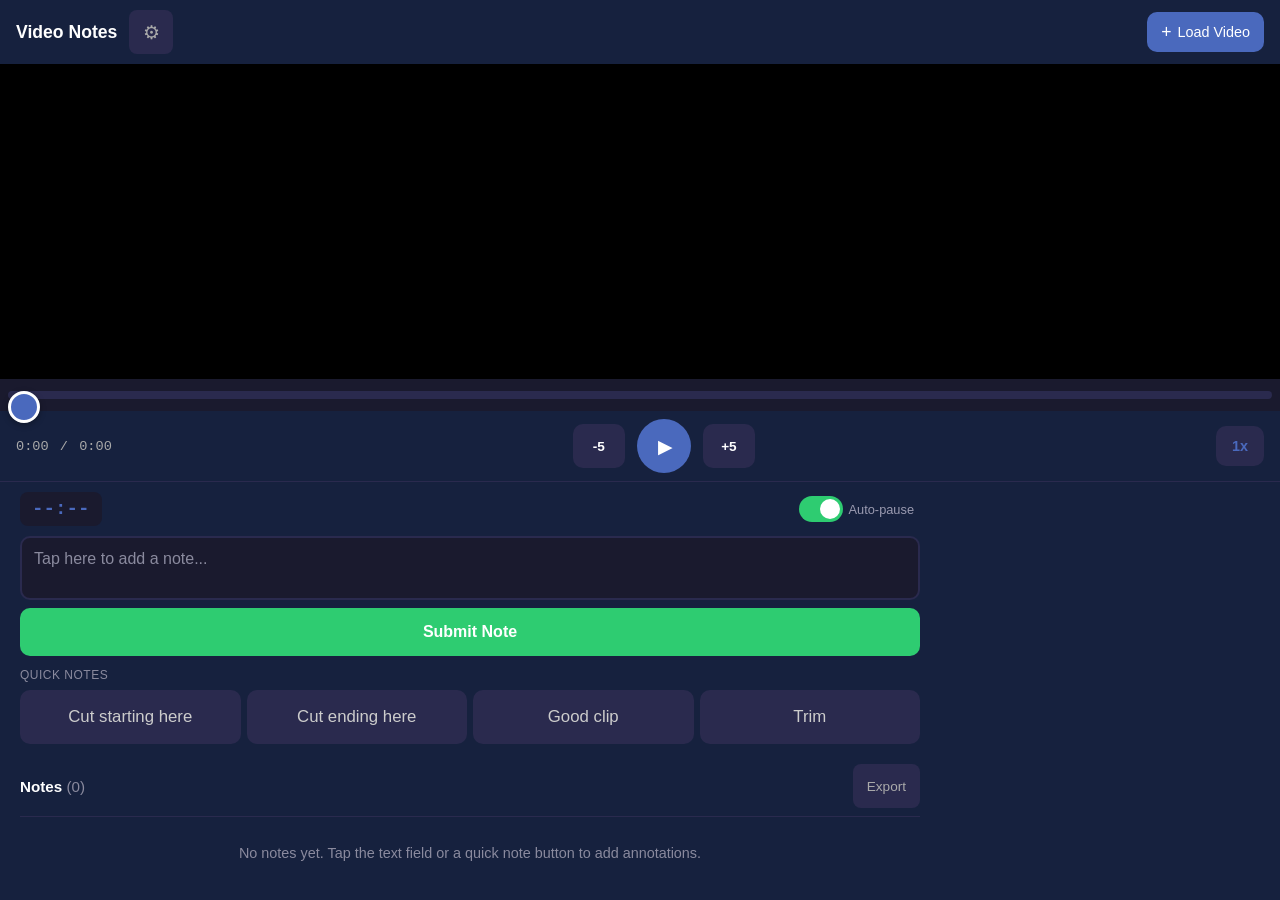
==== commit 3bbb7772: "Reduce video size on iPad portrait to give notes list more room - Cap video container at 35vh (was 5" ====
--- a/iOS Version/VideoAnnotator.html
+++ b/iOS Version/VideoAnnotator.html
@@ -847,12 +847,12 @@
 @media (min-width: 768px) {
     .video-container {
         aspect-ratio: 16 / 9;
-        max-height: 50vh;
+        max-height: 35vh;
         margin: 0 auto;
     }
 
     .notes-input-section {
-        padding: 12px 20px;
+        padding: 8px 20px;
     }
 
     .notes-list-wrapper {
@@ -861,12 +861,16 @@
 
     .note-input-container {
         max-width: 900px;
+    }
+
+    .quick-notes {
+        flex-wrap: nowrap;
     }
 
     .quick-note-btn {
         min-width: 0;
         font-size: 1.05rem;
-        min-height: 58px;
+        min-height: 54px;
     }
 
     .notes-header {
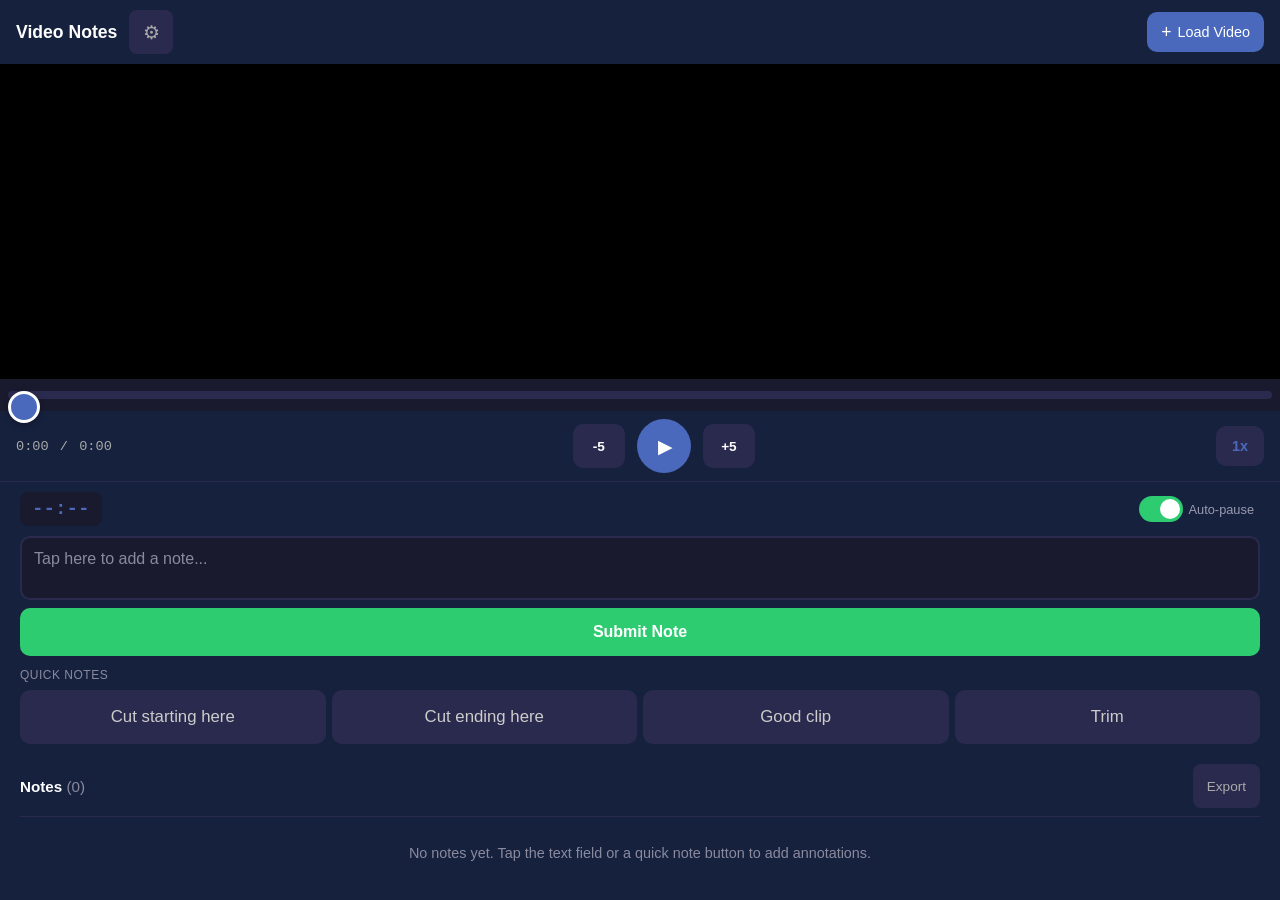
==== commit 533b96d1: "Remove max-width caps on notes sections for full-width iPad layout Co-Authored-By: Claude Opus 4.6 <" ====
--- a/iOS Version/VideoAnnotator.html
+++ b/iOS Version/VideoAnnotator.html
@@ -859,10 +859,6 @@
         padding: 0 20px 20px 20px;
     }
 
-    .note-input-container {
-        max-width: 900px;
-    }
-
     .quick-notes {
         flex-wrap: nowrap;
     }
@@ -871,14 +867,6 @@
         min-width: 0;
         font-size: 1.05rem;
         min-height: 54px;
-    }
-
-    .notes-header {
-        max-width: 900px;
-    }
-
-    .notes-list {
-        max-width: 900px;
     }
 }
     </style>
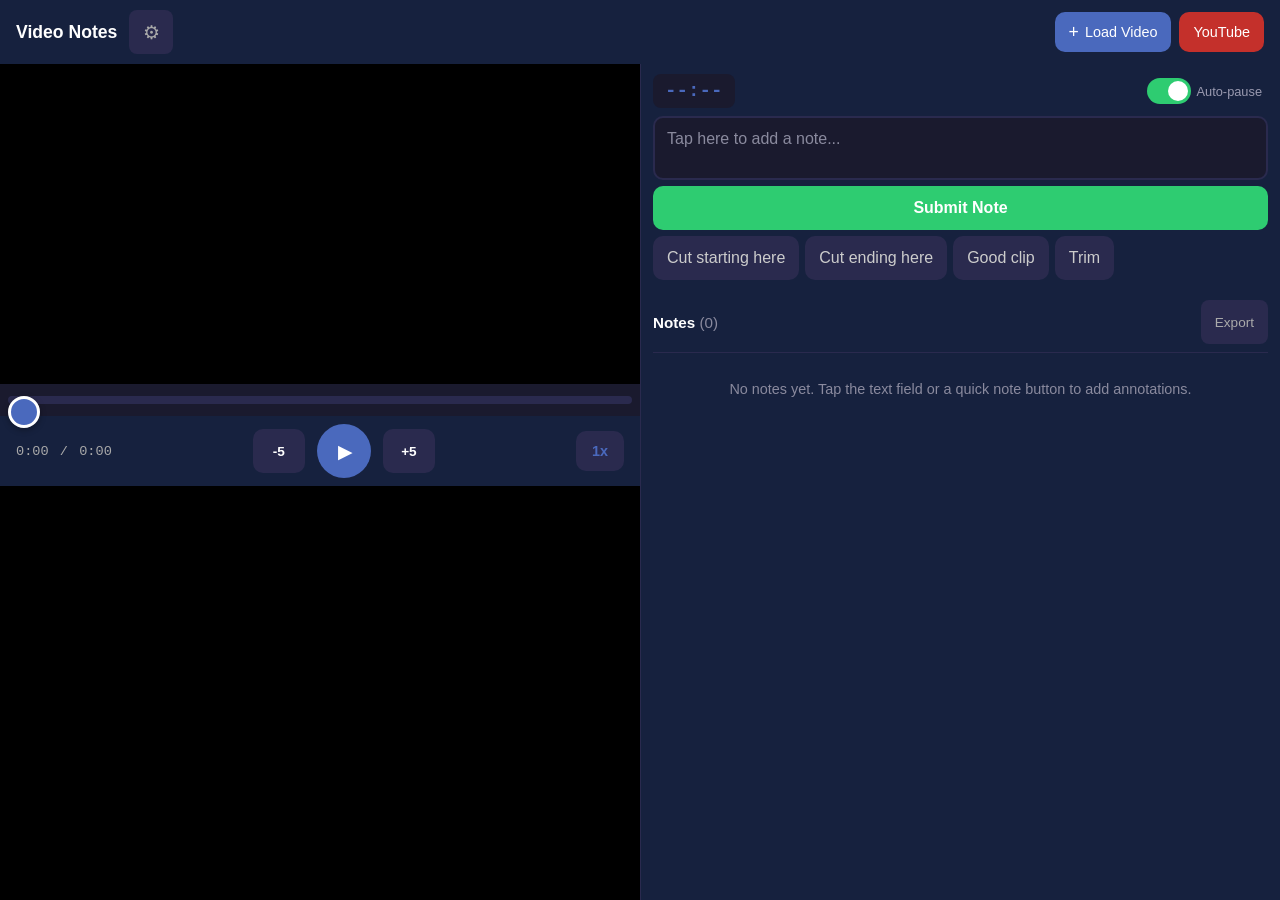
==== commit 5b680ed8: "Add YouTube playback support + compact quick-notes layout Ports the desktop app's YouTube feature: a" ====
--- a/iOS Version/VideoAnnotator.html
+++ b/iOS Version/VideoAnnotator.html
@@ -96,6 +96,20 @@
     background: #3c5aa6;
 }
 
+.header-right {
+    display: flex;
+    align-items: center;
+    gap: 8px;
+}
+
+.yt-btn {
+    background: #c4302b;
+}
+
+.yt-btn:active {
+    background: #a02722;
+}
+
 .btn-icon {
     font-size: 1.1rem;
     font-weight: 300;
@@ -137,6 +151,35 @@
     width: 100%;
     height: 100%;
     object-fit: contain;
+}
+
+.yt-player {
+    position: absolute;
+    top: 0;
+    left: 0;
+    right: 0;
+    bottom: 0;
+}
+
+.yt-player iframe {
+    width: 100%;
+    height: 100%;
+}
+
+.youtube-input {
+    width: 100%;
+    padding: 12px;
+    border: 2px solid #2a2a4e;
+    border-radius: 10px;
+    background: #1a1a2e;
+    color: #eee;
+    font-size: 1rem;
+    font-family: inherit;
+}
+
+.youtube-input:focus {
+    outline: none;
+    border-color: #c4302b;
 }
 
 .video-overlay {
@@ -357,7 +400,7 @@
 .note-input-container {
     display: flex;
     flex-direction: column;
-    gap: 8px;
+    gap: 6px;
 }
 
 .note-input-header {
@@ -441,7 +484,7 @@
     resize: none;
     font-family: inherit;
     transition: border-color 0.2s;
-    min-height: 50px;
+    min-height: 44px;
     max-height: 80px;
 }
 
@@ -455,7 +498,7 @@
 }
 
 .save-btn {
-    padding: 14px;
+    padding: 10px;
     border: none;
     border-radius: 10px;
     background: #2ecc71;
@@ -463,7 +506,7 @@
     font-size: 1rem;
     font-weight: 600;
     cursor: pointer;
-    min-height: 48px;
+    min-height: 44px;
 }
 
 .save-btn:active {
@@ -476,7 +519,7 @@
 }
 
 .quick-notes-header {
-    display: flex;
+    display: none;
     justify-content: space-between;
     align-items: center;
     margin-top: 4px;
@@ -492,13 +535,15 @@
 .quick-notes {
     display: flex;
     gap: 6px;
-    flex-wrap: wrap;
+    flex-wrap: nowrap;
+    overflow-x: auto;
+    -webkit-overflow-scrolling: touch;
 }
 
 .quick-note-btn {
-    flex: 1;
-    min-width: calc(50% - 3px);
-    padding: 14px 10px;
+    flex: 0 0 auto;
+    min-width: auto;
+    padding: 10px 14px;
     border: none;
     border-radius: 10px;
     background: #2a2a4e;
@@ -507,7 +552,8 @@
     font-weight: 500;
     cursor: pointer;
     transition: all 0.15s;
-    min-height: 54px;
+    min-height: 44px;
+    white-space: nowrap;
 }
 
 .quick-note-btn:active {
@@ -843,8 +889,8 @@
     cursor: default;
 }
 
-/* iPad / tablet layout */
-@media (min-width: 768px) {
+/* iPad portrait layout */
+@media (min-width: 768px) and (orientation: portrait) {
     .video-container {
         aspect-ratio: 16 / 9;
         max-height: 35vh;
@@ -859,14 +905,189 @@
         padding: 0 20px 20px 20px;
     }
 
+    .note-input-container {
+        gap: 8px;
+    }
+
+    #note-input {
+        min-height: 50px;
+    }
+
+    .save-btn {
+        padding: 14px;
+        min-height: 48px;
+    }
+
+    .quick-notes-header {
+        display: flex;
+    }
+
     .quick-notes {
         flex-wrap: nowrap;
+        overflow-x: visible;
     }
 
     .quick-note-btn {
+        flex: 1;
         min-width: 0;
         font-size: 1.05rem;
         min-height: 54px;
+        padding: 14px 10px;
+        white-space: normal;
+    }
+}
+
+/* Landscape layout — side-by-side grid */
+@media (min-width: 768px) and (orientation: landscape) {
+    .main-content {
+        display: grid;
+        grid-template-columns: 1fr 1fr;
+        grid-template-rows: auto 1fr;
+    }
+
+    .video-section {
+        grid-column: 1;
+        grid-row: 1 / -1;
+        overflow-y: auto;
+    }
+
+    .video-container {
+        aspect-ratio: auto;
+        max-height: none;
+    }
+
+    #video-player {
+        object-fit: contain;
+    }
+
+    .notes-input-section {
+        grid-column: 2;
+        grid-row: 1;
+        border-top: none;
+        border-left: 1px solid #2a2a4e;
+        padding: 8px 12px;
+    }
+
+    .notes-list-wrapper {
+        grid-column: 2;
+        grid-row: 2;
+        border-left: 1px solid #2a2a4e;
+        padding: 0 12px 12px 12px;
+    }
+}
+
+/* iPhone landscape — ultra-compact */
+@media (max-height: 440px) and (orientation: landscape) {
+    header {
+        padding: 4px 12px;
+    }
+
+    h1 {
+        font-size: 0.95rem;
+    }
+
+    .header-btn {
+        width: 36px;
+        height: 36px;
+        font-size: 1rem;
+    }
+
+    .load-btn {
+        padding: 4px 10px;
+        min-height: 34px;
+        font-size: 0.8rem;
+    }
+
+    .main-content {
+        display: grid;
+        grid-template-columns: 1fr 1fr;
+        grid-template-rows: auto 1fr;
+    }
+
+    .video-section {
+        grid-column: 1;
+        grid-row: 1 / -1;
+        overflow-y: auto;
+    }
+
+    .video-container {
+        aspect-ratio: auto;
+        max-height: none;
+    }
+
+    .scrubber-container {
+        height: 24px;
+    }
+
+    .video-controls {
+        padding: 4px 10px;
+    }
+
+    .play-btn {
+        width: 44px;
+        height: 44px;
+        font-size: 1rem;
+    }
+
+    .skip-btn {
+        width: 40px;
+        height: 36px;
+        font-size: 0.75rem;
+    }
+
+    .playback-controls {
+        gap: 8px;
+    }
+
+    .notes-input-section {
+        grid-column: 2;
+        grid-row: 1;
+        border-top: none;
+        border-left: 1px solid #2a2a4e;
+        padding: 6px 8px;
+    }
+
+    .notes-list-wrapper {
+        grid-column: 2;
+        grid-row: 2;
+        border-left: 1px solid #2a2a4e;
+        padding: 0 8px 8px 8px;
+    }
+
+    .note-input-container {
+        gap: 4px;
+    }
+
+    #note-input {
+        min-height: 36px;
+        padding: 8px;
+        font-size: 0.9rem;
+    }
+
+    .save-btn {
+        padding: 6px;
+        min-height: 36px;
+        font-size: 0.9rem;
+    }
+
+    .quick-note-btn {
+        min-height: 36px;
+        padding: 6px 10px;
+        font-size: 0.85rem;
+    }
+
+    .note-timestamp {
+        font-size: 1rem;
+        padding: 4px 8px;
+    }
+
+    .notes-header {
+        margin: 6px 0 4px 0;
+        padding-bottom: 4px;
+    }
+
+    .note-item {
+        padding: 6px;
     }
 }
     </style>
@@ -877,10 +1098,13 @@
             <h1>Video Notes</h1>
             <button id="settings-btn" class="header-btn" title="Settings">&#9881;</button>
         </div>
-        <button id="load-video-btn" class="load-btn">
-            <span class="btn-icon">+</span>
-            <span id="video-name">Load Video</span>
-        </button>
+        <div class="header-right">
+            <button id="load-video-btn" class="load-btn">
+                <span class="btn-icon">+</span>
+                <span id="video-name">Load Video</span>
+            </button>
+            <button id="load-youtube-btn" class="load-btn yt-btn">YouTube</button>
+        </div>
         <input type="file" id="video-file" accept="video/*" style="display: none;">
     </header>
 
@@ -890,6 +1114,7 @@
                 <video id="video-player" playsinline webkit-playsinline>
                     <p>Your browser doesn't support HTML5 video.</p>
                 </video>
+                <div id="yt-player" class="yt-player" style="display: none;"><div id="yt-mount"></div></div>
                 <div class="video-overlay" id="video-overlay">
                     <span class="tap-hint">Tap to play/pause</span>
                 </div>
@@ -1003,6 +1228,16 @@
         </div>
     </div>
 
+    <!-- YouTube Modal -->
+    <div id="youtube-modal" class="modal hidden">
+        <div class="modal-content">
+            <h3>Load YouTube Video</h3>
+            <input type="url" id="youtube-url" class="youtube-input" placeholder="Paste a YouTube link" autocomplete="off" autocapitalize="off" spellcheck="false">
+            <button id="youtube-load-btn" class="modal-btn" style="background: #c4302b;">Load Video</button>
+            <button id="close-youtube-modal" class="modal-btn cancel-btn">Cancel</button>
+        </div>
+    </div>
+
     <!-- Settings Modal -->
     <div id="settings-modal" class="modal hidden">
         <div class="modal-content">
@@ -1021,13 +1256,77 @@
         </div>
     </div>
 
+    <script src="https://www.youtube.com/iframe_api"></script>
     <script>
 // DOM Elements
 const videoFile = document.getElementById('video-file');
 const loadVideoBtn = document.getElementById('load-video-btn');
 const videoNameDisplay = document.getElementById('video-name');
-const video = document.getElementById('video-player');
+const videoEl = document.getElementById('video-player');
+const ytEl = document.getElementById('yt-player');
 const videoContainer = document.getElementById('video-container');
+
+// ── Player abstraction ───────────────────────────────────────────────────────
+// `video` is a facade so all existing playback logic works for both the local
+// <video> element and an embedded YouTube IFrame player. playerMode switches
+// which backend the facade reads/writes.
+let playerMode = 'local';        // 'local' | 'youtube'
+let ytPlayer = null;             // YT.Player instance (created on first YouTube load)
+let ytApiReady = false;          // set true by onYouTubeIframeAPIReady
+let pendingYtId = null;          // video id waiting for the API to finish loading
+let ytDuration = 0;
+let ytPaused = true;
+let ytPollTimer = null;
+
+const video = {
+    get mode() { return playerMode; },
+    get currentTime() {
+        if (playerMode === 'youtube') {
+            return ytPlayer && ytPlayer.getCurrentTime ? ytPlayer.getCurrentTime() : 0;
+        }
+        return videoEl.currentTime;
+    },
+    set currentTime(t) {
+        if (playerMode === 'youtube') {
+            if (ytPlayer && ytPlayer.seekTo) ytPlayer.seekTo(t, true);
+        } else {
+            videoEl.currentTime = t;
+        }
+    },
+    get duration() {
+        return playerMode === 'youtube' ? ytDuration : videoEl.duration;
+    },
+    get paused() {
+        return playerMode === 'youtube' ? ytPaused : videoEl.paused;
+    },
+    play() {
+        if (playerMode === 'youtube') {
+            if (ytPlayer && ytPlayer.playVideo) ytPlayer.playVideo();
+        } else {
+            videoEl.play();
+        }
+    },
+    pause() {
+        if (playerMode === 'youtube') {
+            if (ytPlayer && ytPlayer.pauseVideo) ytPlayer.pauseVideo();
+        } else {
+            videoEl.pause();
+        }
+    },
+    get playbackRate() {
+        if (playerMode === 'youtube') {
+            return ytPlayer && ytPlayer.getPlaybackRate ? ytPlayer.getPlaybackRate() : 1;
+        }
+        return videoEl.playbackRate;
+    },
+    set playbackRate(r) {
+        if (playerMode === 'youtube') {
+            if (ytPlayer && ytPlayer.setPlaybackRate) ytPlayer.setPlaybackRate(r);
+        } else {
+            videoEl.playbackRate = r;
+        }
+    }
+};
 const videoOverlay = document.getElementById('video-overlay');
 const scrubber = document.getElementById('scrubber');
 const scrubberProgress = document.getElementById('scrubber-progress');
@@ -1047,10 +1346,17 @@
 const quickNotesContainer = document.getElementById('quick-notes-container');
 const settingsBtn = document.getElementById('settings-btn');
 
+// YouTube controls
+const loadYoutubeBtn = document.getElementById('load-youtube-btn');
+const youtubeUrlInput = document.getElementById('youtube-url');
+const youtubeLoadBtn = document.getElementById('youtube-load-btn');
+
 // Modals
 const exportModal = document.getElementById('export-modal');
 const speedModal = document.getElementById('speed-modal');
 const settingsModal = document.getElementById('settings-modal');
+const youtubeModal = document.getElementById('youtube-modal');
+const closeYoutubeModalBtn = document.getElementById('close-youtube-modal');
 const exportJsonBtn = document.getElementById('export-json');
 const exportCsvBtn = document.getElementById('export-csv');
 const exportTextBtn = document.getElementById('export-text');
@@ -1140,17 +1446,31 @@
     loadVideoBtn.addEventListener('click', () => videoFile.click());
     videoFile.addEventListener('change', handleVideoLoad);
 
-    // Video events
-    video.addEventListener('loadedmetadata', handleVideoMetadata);
-    video.addEventListener('timeupdate', handleTimeUpdate);
-    video.addEventListener('play', updatePlayPauseButton);
-    video.addEventListener('pause', updatePlayPauseButton);
-    video.addEventListener('ended', updatePlayPauseButton);
+    // YouTube loading
+    loadYoutubeBtn.addEventListener('click', () => {
+        youtubeModal.classList.remove('hidden');
+        youtubeUrlInput.focus();
+    });
+    youtubeLoadBtn.addEventListener('click', handleYouTubeLoad);
+    youtubeUrlInput.addEventListener('keydown', (e) => {
+        if (e.key === 'Enter') { e.preventDefault(); handleYouTubeLoad(); }
+    });
+    closeYoutubeModalBtn.addEventListener('click', () => youtubeModal.classList.add('hidden'));
+    youtubeModal.addEventListener('click', (e) => {
+        if (e.target === youtubeModal) youtubeModal.classList.add('hidden');
+    });
+
+    // Video events (local <video> element)
+    videoEl.addEventListener('loadedmetadata', handleVideoMetadata);
+    videoEl.addEventListener('timeupdate', handleTimeUpdate);
+    videoEl.addEventListener('play', updatePlayPauseButton);
+    videoEl.addEventListener('pause', updatePlayPauseButton);
+    videoEl.addEventListener('ended', updatePlayPauseButton);
 
     // Stall recovery for Safari blob URL buffering issues
-    video.addEventListener('stalled', handleVideoStall);
-    video.addEventListener('waiting', handleVideoWaiting);
-    video.addEventListener('playing', resetStallRecovery);
+    videoEl.addEventListener('stalled', handleVideoStall);
+    videoEl.addEventListener('waiting', handleVideoWaiting);
+    videoEl.addEventListener('playing', resetStallRecovery);
 
     // Video container tap to play/pause
     videoContainer.addEventListener('click', handleVideoTap);
@@ -1225,6 +1545,8 @@
     const file = e.target.files[0];
     if (!file) return;
 
+    switchToLocalMode();
+
     const mimeType = file.type || getMimeTypeFromExtension(file.name);
     currentVideoName = file.name;
     currentVideoId = generateVideoId(file);
@@ -1250,7 +1572,7 @@
         // Point video at the virtual path — service worker intercepts
         // and serves with range request support
         const videoUrl = new URL('__video__/current', location.href).href;
-        video.src = videoUrl;
+        videoEl.src = videoUrl;
     } else {
         // Fallback when service worker isn't available
         loadVideoAsBlobUrl(file, mimeType);
@@ -1261,11 +1583,149 @@
 
 function loadVideoAsBlobUrl(file, mimeType) {
     const typedBlob = new Blob([file], { type: mimeType });
-    video.src = URL.createObjectURL(typedBlob);
+    videoEl.src = URL.createObjectURL(typedBlob);
 }
 
 function generateVideoId(file) {
     return `${file.name}_${file.size}_${file.lastModified}`;
+}
+
+// ── YouTube integration ──────────────────────────────────────────────────────
+
+// Called by the IFrame API once it has loaded (global hook).
+window.onYouTubeIframeAPIReady = function() {
+    ytApiReady = true;
+    if (pendingYtId) {
+        createYtPlayer(pendingYtId);
+        pendingYtId = null;
+    }
+};
+
+// Extract the 11-char video id from any common YouTube URL form (or a bare id).
+function parseYouTubeId(input) {
+    if (!input) return null;
+    const trimmed = input.trim();
+
+    // Bare 11-char id
+    if (/^[a-zA-Z0-9_-]{11}$/.test(trimmed)) return trimmed;
+
+    const patterns = [
+        /[?&]v=([a-zA-Z0-9_-]{11})/,        // watch?v=ID
+        /youtu\.be\/([a-zA-Z0-9_-]{11})/,   // youtu.be/ID
+        /\/embed\/([a-zA-Z0-9_-]{11})/,     // /embed/ID
+        /\/shorts\/([a-zA-Z0-9_-]{11})/,    // /shorts/ID
+        /\/live\/([a-zA-Z0-9_-]{11})/       // /live/ID
+    ];
+    for (const re of patterns) {
+        const m = trimmed.match(re);
+        if (m) return m[1];
+    }
+    return null;
+}
+
+function handleYouTubeLoad() {
+    const id = parseYouTubeId(youtubeUrlInput.value);
+    if (!id) {
+        alert('Could not find a YouTube video ID in that URL.\n\nPaste a link like https://www.youtube.com/watch?v=… or https://youtu.be/…');
+        return;
+    }
+
+    youtubeModal.classList.add('hidden');
+    youtubeUrlInput.blur();
+
+    switchToYouTubeMode();
+
+    currentVideoName = 'YouTube: ' + id;
+    currentVideoId = 'yt_' + id;
+    videoNameDisplay.textContent = 'YT: ' + id;
+    ytDuration = 0;
+
+    if (ytPlayer && ytPlayer.loadVideoById) {
+        ytPlayer.loadVideoById(id);
+        // onReady only fires for a brand-new player; restart the poll on reuse.
+        startYtPoll();
+    } else if (ytApiReady) {
+        createYtPlayer(id);
+    } else {
+        // API script still loading; create the player when it's ready.
+        pendingYtId = id;
+    }
+
+    loadNotesForVideo(currentVideoId);
+    showToast('Loading YouTube video…');
+}
+
+function createYtPlayer(id) {
+    // Mount on an inner div — the IFrame API REPLACES its target element with the
+    // iframe, so we keep #yt-player as a stable wrapper we can still show/hide.
+    ytPlayer = new YT.Player('yt-mount', {
+        videoId: id,
+        playerVars: { rel: 0, modestbranding: 1, playsinline: 1 },
+        events: {
+            onReady: onYtReady,
+            onStateChange: onYtStateChange
+        }
+    });
+}
+
+function onYtReady() {
+    ytDuration = ytPlayer.getDuration() || 0;
+    if (ytDuration) {
+        durationDisplay.textContent = formatTime(ytDuration);
+        scrubber.max = ytDuration;
+    }
+    ytPlayer.setPlaybackRate(currentSpeed);
+    startYtPoll();
+}
+
+function onYtStateChange(e) {
+    // YT.PlayerState: -1 unstarted, 0 ended, 1 playing, 2 paused, 3 buffering, 5 cued
+    if (e.data === 1) {
+        ytPaused = false;
+    } else if (e.data === 2 || e.data === 0) {
+        ytPaused = true;
+    }
+    updatePlayPauseButton();
+}
+
+// YouTube has no timeupdate event, so poll while in YouTube mode.
+function startYtPoll() {
+    if (ytPollTimer) return;
+    ytPollTimer = setInterval(function() {
+        if (playerMode !== 'youtube' || !ytPlayer) return;
+        if (!ytDuration && ytPlayer.getDuration) {
+            ytDuration = ytPlayer.getDuration() || 0;
+            if (ytDuration) {
+                durationDisplay.textContent = formatTime(ytDuration);
+                scrubber.max = ytDuration;
+            }
+        }
+        handleTimeUpdate();
+    }, 150);
+}
+
+function stopYtPoll() {
+    if (ytPollTimer) {
+        clearInterval(ytPollTimer);
+        ytPollTimer = null;
+    }
+}
+
+function switchToYouTubeMode() {
+    playerMode = 'youtube';
+    videoEl.pause();
+    videoEl.style.display = 'none';
+    ytEl.style.display = '';
+}
+
+function switchToLocalMode() {
+    if (playerMode === 'local') return;
+    playerMode = 'local';
+    stopYtPoll();
+    if (ytPlayer && ytPlayer.pauseVideo) ytPlayer.pauseVideo();
+    ytPaused = true;
+    ytEl.style.display = 'none';
+    videoEl.style.display = '';
 }
 
 function loadNotesForVideo(videoId) {
@@ -1281,9 +1741,9 @@
 }
 
 function handleVideoMetadata() {
-    durationDisplay.textContent = formatTime(video.duration);
-    scrubber.max = video.duration;
-    video.playbackRate = currentSpeed;
+    durationDisplay.textContent = formatTime(videoEl.duration);
+    scrubber.max = videoEl.duration;
+    videoEl.playbackRate = currentSpeed;
 }
 
 // Stall recovery
@@ -1291,16 +1751,16 @@
 let stallRecoveryAttempts = 0;
 
 function handleVideoStall() {
-    if (video.paused || video.ended) return;
+    if (videoEl.paused || videoEl.ended) return;
     if (stallRecoveryTimeout) clearTimeout(stallRecoveryTimeout);
     stallRecoveryTimeout = setTimeout(() => attemptStallRecovery(), 2000);
 }
 
 function handleVideoWaiting() {
-    if (video.paused || video.ended) return;
+    if (videoEl.paused || videoEl.ended) return;
     if (stallRecoveryTimeout) clearTimeout(stallRecoveryTimeout);
     stallRecoveryTimeout = setTimeout(() => {
-        if (!video.paused && video.readyState < 3) {
+        if (!videoEl.paused && videoEl.readyState < 3) {
             attemptStallRecovery();
         }
     }, 4000);
@@ -1312,9 +1772,9 @@
         return;
     }
     stallRecoveryAttempts++;
-    const savedTime = video.currentTime;
-    video.currentTime = savedTime + 0.01;
-    video.play().catch(() => {});
+    const savedTime = videoEl.currentTime;
+    videoEl.currentTime = savedTime + 0.01;
+    videoEl.play().catch(() => {});
 }
 
 function resetStallRecovery() {
@@ -1347,7 +1807,7 @@
 
 // Video Controls
 function handleVideoTap(e) {
-    if (e.target !== video && e.target !== videoContainer && e.target !== videoOverlay) {
+    if (e.target !== videoEl && e.target !== videoContainer && e.target !== videoOverlay) {
         return;
     }
 
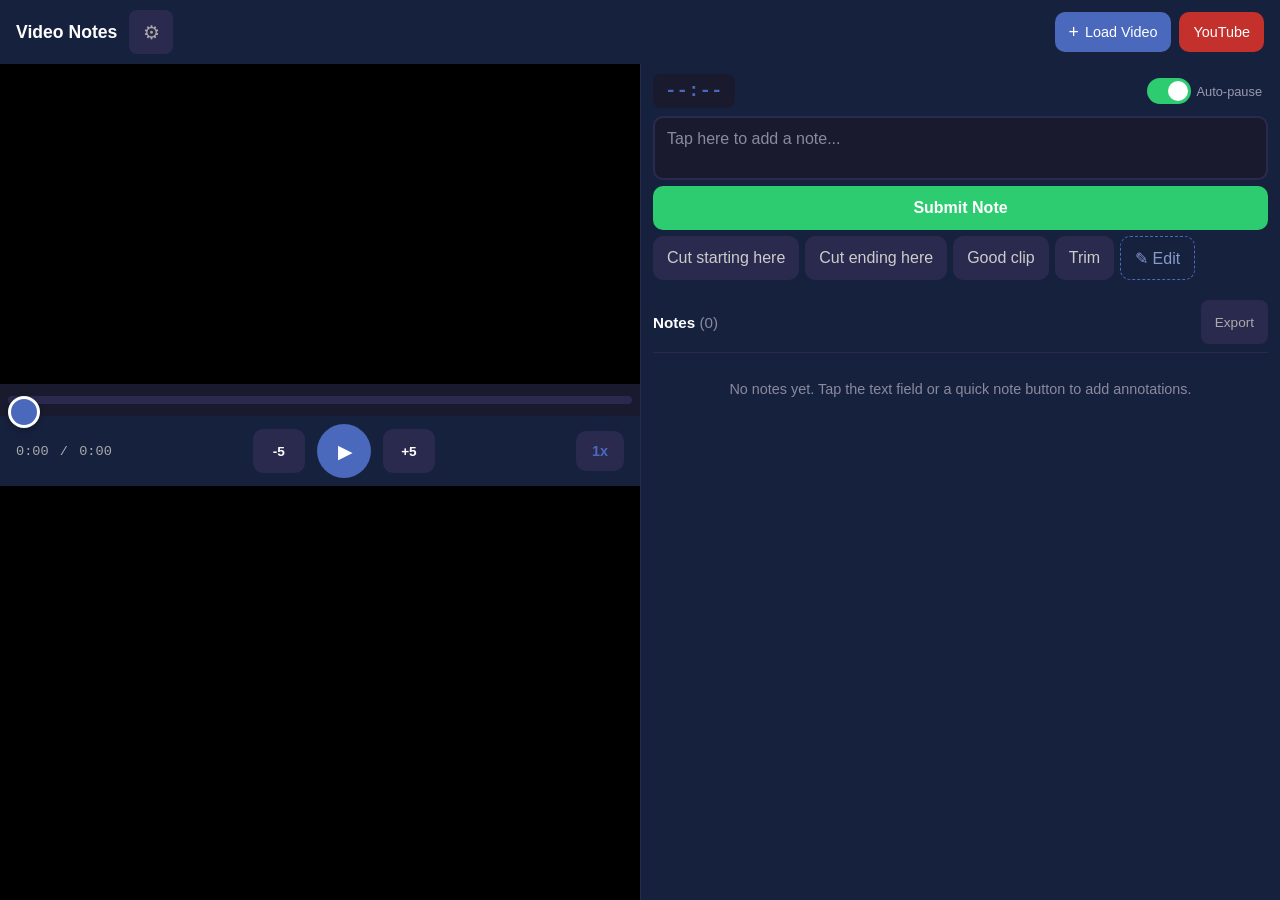
==== commit 01b2d456: "Add Edit button to quick-notes row for discoverable preset editing Co-Authored-By: Claude Fable 5 <n" ====
--- a/iOS Version/VideoAnnotator.html
+++ b/iOS Version/VideoAnnotator.html
@@ -554,6 +554,12 @@
     transition: all 0.15s;
     min-height: 44px;
     white-space: nowrap;
+}
+
+.quick-note-edit-btn {
+    background: transparent;
+    border: 1px dashed #4a69bd;
+    color: #8899cc;
 }
 
 .quick-note-btn:active {
@@ -1934,12 +1940,15 @@
 function renderQuickNotes() {
     quickNotesContainer.innerHTML = quickNotePresets.map(preset => `
         <button class="quick-note-btn" data-note="${escapeHtml(preset)}">${escapeHtml(preset)}</button>
-    `).join('');
+    `).join('') + `
+        <button class="quick-note-btn quick-note-edit-btn" id="edit-quick-notes-btn" title="Edit quick notes">&#9998; Edit</button>
+    `;
 
     // Re-attach event listeners
-    quickNotesContainer.querySelectorAll('.quick-note-btn').forEach(btn => {
+    quickNotesContainer.querySelectorAll('.quick-note-btn[data-note]').forEach(btn => {
         btn.addEventListener('click', () => handleQuickNote(btn.dataset.note));
     });
+    document.getElementById('edit-quick-notes-btn').addEventListener('click', openSettingsModal);
 }
 
 function handleQuickNote(noteText) {
